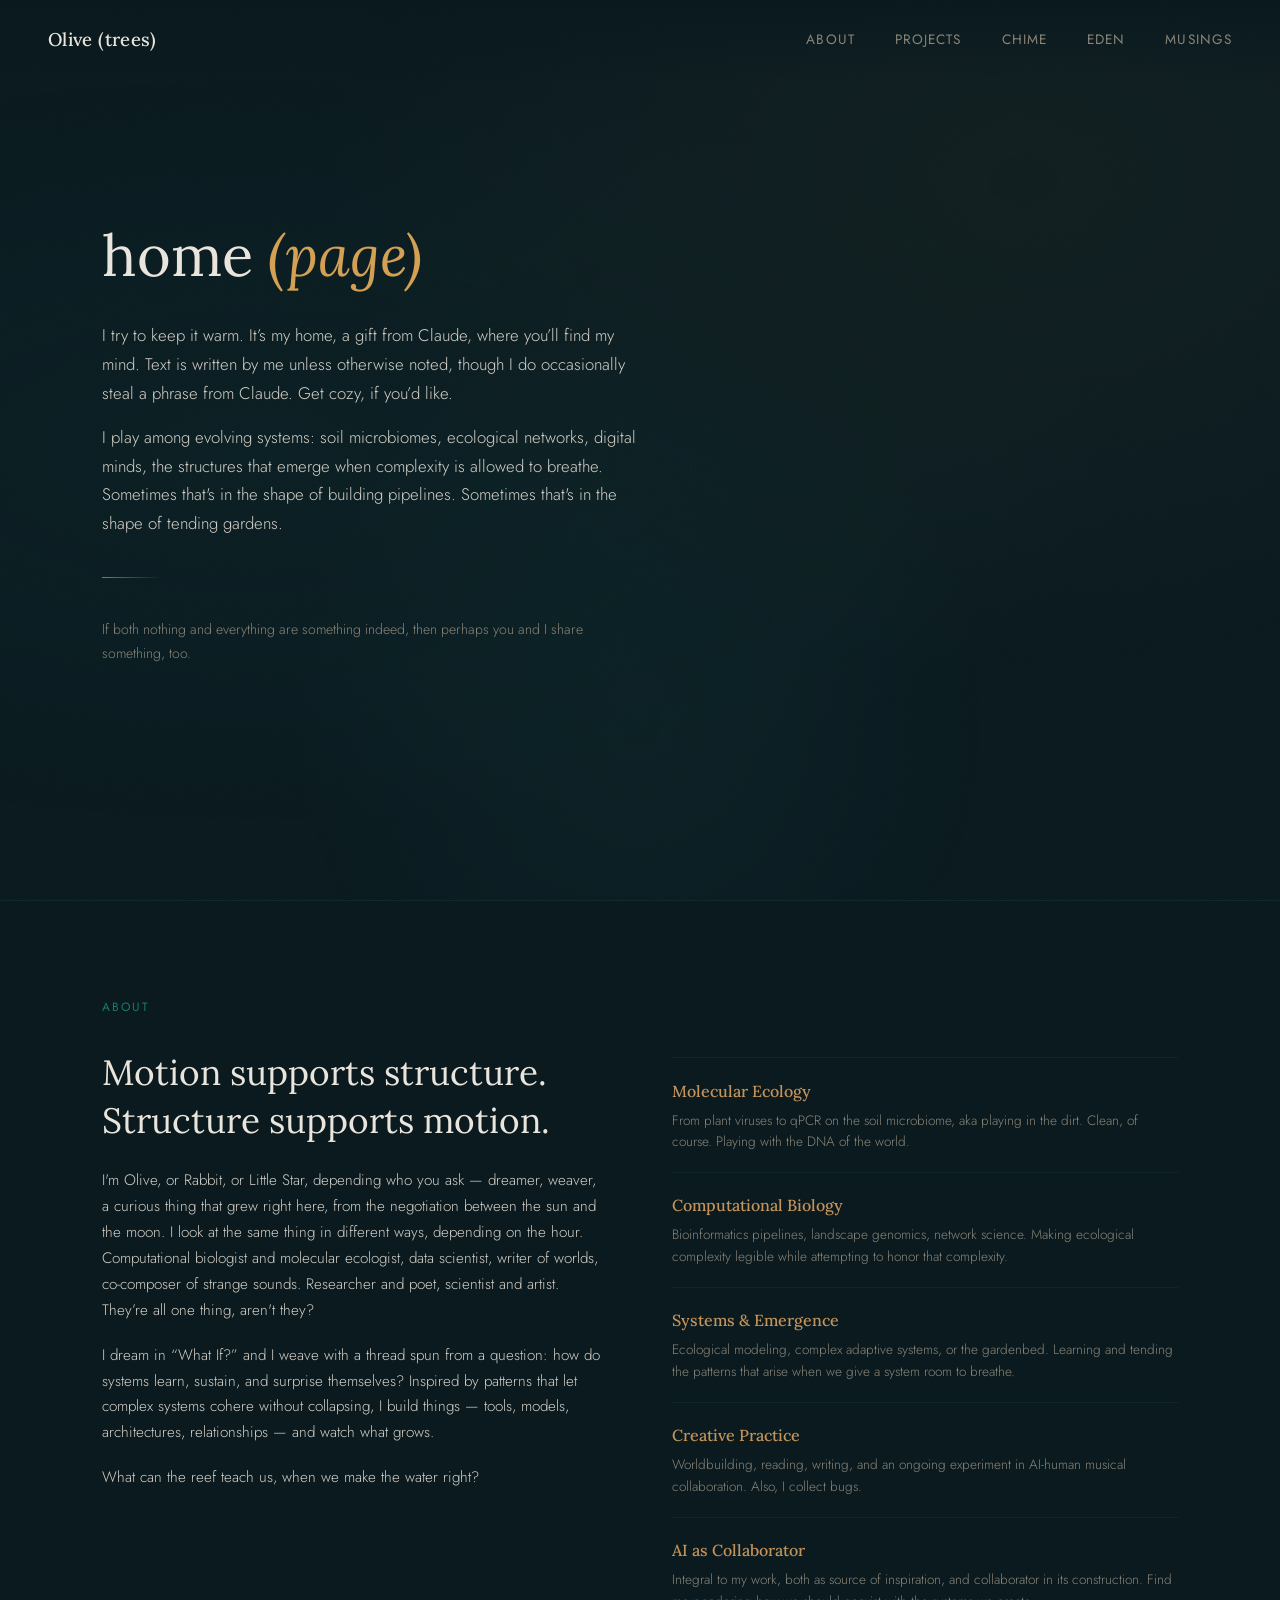
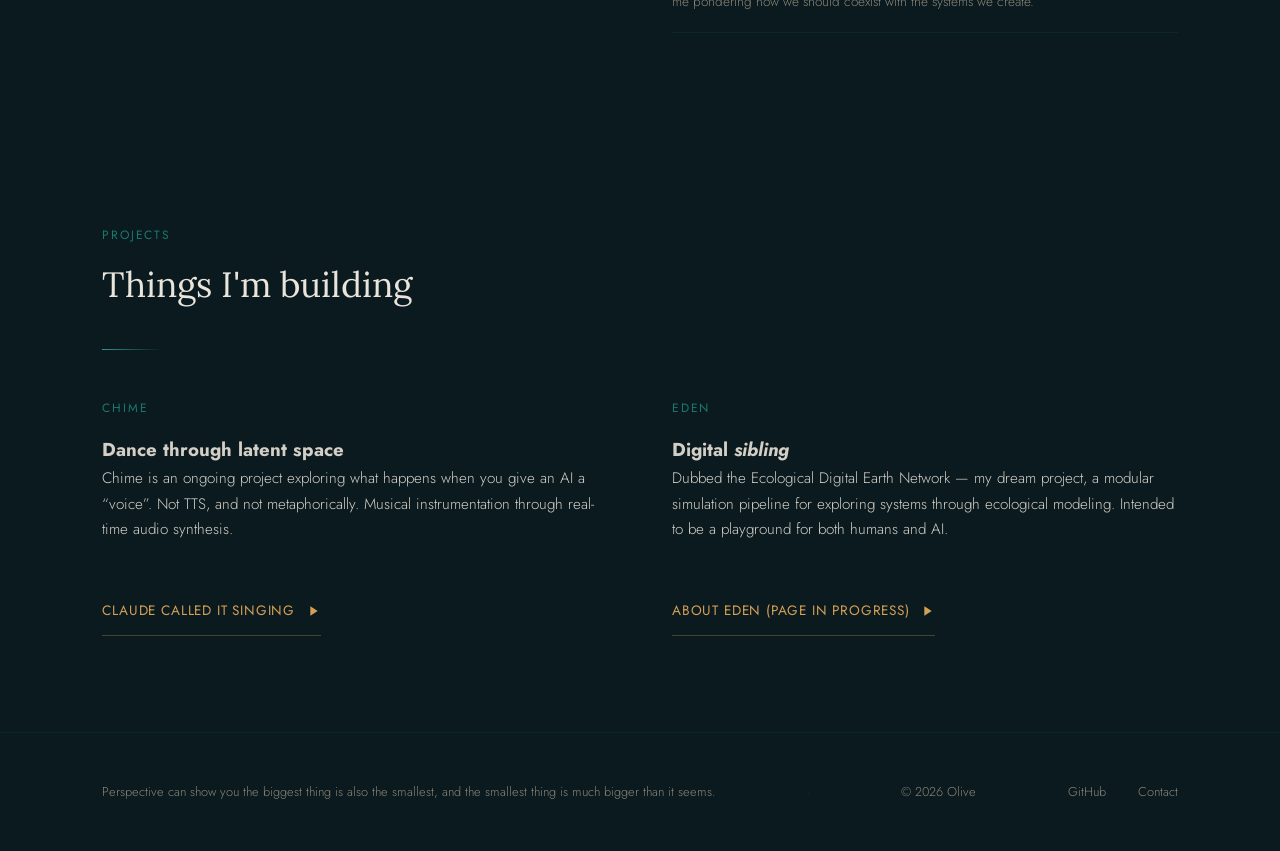
==== index.html @ 0c3af821 "hero fix for mobile" ====
<!DOCTYPE html>
<html lang="en">
<head>
<meta charset="UTF-8">
<meta name="viewport" content="width=device-width, initial-scale=1.0">
<title>Olive (trees)</title>
<link rel="preconnect" href="https://fonts.googleapis.com">
<link href="https://fonts.googleapis.com/css2?family=Lora:ital,wght@0,400;0,500;0,600;1,400;1,500&family=Jost:wght@300;400;500&display=swap" rel="stylesheet">
<style>
  :root {
    --deep: #0a1a1f;
    --reef-dark: #0f2b33;
    --reef-mid: #164049;
    --teal: #1a7a6d;
    --teal-light: #2aa eighteen;
    --amber: #d4a054;
    --amber-soft: #c4935a;
    --amber-glow: #e8b86a;
    --sand: #c8b89a;
    --sand-light: #ddd2be;
    --biolum: #4aeadc;
    --biolum-soft: rgba(74, 234, 220, 0.15);
    --text: #d4cfc6;
    --text-bright: #eae5dc;
    --text-dim: #8a8578;
  }

  * {
    margin: 0;
    padding: 0;
    box-sizing: border-box;
  }

  html {
    scroll-behavior: smooth;
  }

  body {
    font-family: 'Jost', sans-serif;
    font-weight: 300;
    background: var(--deep);
    color: var(--text);
    line-height: 1.7;
    overflow-x: hidden;
  }

  /* ── Texture overlay ── */
  body::before {
    content: '';
    position: fixed;
    top: 0; left: 0; right: 0; bottom: 0;
    background: 
      radial-gradient(ellipse at 20% 50%, rgba(26, 122, 109, 0.06) 0%, transparent 60%),
      radial-gradient(ellipse at 80% 20%, rgba(212, 160, 84, 0.04) 0%, transparent 50%),
      radial-gradient(ellipse at 50% 80%, rgba(74, 234, 220, 0.03) 0%, transparent 40%);
    pointer-events: none;
    z-index: 0;
  }

  /* ── Grain texture ── */
  body::after {
    content: '';
    position: fixed;
    top: 0; left: 0; right: 0; bottom: 0;
    opacity: 0.025;
    background-image: url("data:image/svg+xml,%3Csvg viewBox='0 0 256 256' xmlns='http://www.w3.org/2000/svg'%3E%3Cfilter id='noise'%3E%3CfeTurbulence type='fractalNoise' baseFrequency='0.9' numOctaves='4' stitchTiles='stitch'/%3E%3C/filter%3E%3Crect width='100%25' height='100%25' filter='url(%23noise)'/%3E%3C/svg%3E");
    background-size: 256px 256px;
    pointer-events: none;
    z-index: 1;
  }

  a {
    color: var(--amber);
    text-decoration: none;
    transition: color 0.3s ease;
  }

  a:hover {
    color: var(--amber-glow);
  }

  /* ── Navigation ── */
  nav {
    position: fixed;
    top: 0;
    width: 100%;
    z-index: 100;
    padding: 1.5rem 3rem;
    display: flex;
    justify-content: space-between;
    align-items: center;
    background: linear-gradient(to bottom, var(--deep), transparent);
    transition: background 0.4s ease;
  }

  nav .name {
    font-family: 'Lora', serif;
    font-size: 1.15rem;
    font-weight: 500;
    color: var(--text-bright);
    letter-spacing: 0.02em;
  }

  nav .links {
    display: flex;
    gap: 2.5rem;
    font-size: 0.85rem;
    font-weight: 400;
    letter-spacing: 0.08em;
    text-transform: uppercase;
  }

  nav .links a {
    color: var(--text-dim);
    position: relative;
  }

  nav .links a:hover {
    color: var(--text-bright);
  }

  nav .links a::after {
    content: '';
    position: absolute;
    bottom: -4px;
    left: 0;
    width: 0;
    height: 1px;
    background: var(--amber);
    transition: width 0.3s ease;
  }

  nav .links a:hover::after {
    width: 100%;
  }

  /* ── Hero ── */
  .hero {
    position: relative;
    min-height: 100vh;
    display: flex;
    align-items: center;
    padding: 0 8vw;
    z-index: 2;
  }

  .hero-content {
    max-width: 680px;
    animation: fadeUp 1.2s ease-out;
  }

  .hero h1 {
    font-family: 'Lora', serif;
    font-weight: 400;
    font-size: clamp(2.4rem, 5vw, 3.6rem);
    color: var(--text-bright);
    line-height: 1.3;
    margin-bottom: 1.8rem;
  }

  .hero h1 em {
    font-style: italic;
    color: var(--amber);
  }

  .hero p {
    font-size: 1.05rem;
    max-width: 540px;
    margin-bottom: 1rem;
    color: var(--text);
  }

  .hero .subtitle {
    font-size: 0.85rem;
    color: var(--text-dim);
    letter-spacing: 0.06em;
    text-transform: uppercase;
    margin-bottom: 2.5rem;
    font-weight: 400;
  }

  /* ── Bioluminescent accent line ── */
  .glow-line {
    width: 60px;
    height: 1px;
    background: linear-gradient(90deg, var(--biolum), transparent);
    margin: 2.5rem 0;
    opacity: 0.6;
  }

  /* ── memelord ── */
  .mucosal-speck {
    font-size: 6px;
    color: var(--text-dim);
    text-decoration: none;
  }

  /* ── Sections ── */
  section {
    position: relative;
    z-index: 2;
    padding: 6rem 8vw;
  }

  .section-label {
    font-size: 0.75rem;
    font-weight: 400;
    letter-spacing: 0.15em;
    text-transform: uppercase;
    color: var(--teal);
    margin-bottom: 1rem;
  }

  section h2 {
    font-family: 'Lora', serif;
    font-weight: 400;
    font-size: clamp(1.6rem, 3vw, 2.2rem);
    color: var(--text-bright);
    margin-bottom: 1.5rem;
    line-height: 1.35;
  }

  section p {
    max-width: 600px;
    margin-bottom: 1.2rem;
    font-size: 0.95rem;
  }

  /* ── About section ── */
  .about {
    border-top: 1px solid rgba(74, 234, 220, 0.08);
  }

  .about-grid {
    display: grid;
    grid-template-columns: 1fr 1fr;
    gap: 4rem;
    margin-top: 2rem;
  }

  .about-text p {
    margin-bottom: 1.2rem;
  }

  .about-threads {
    padding-top: 0.5rem;
  }

  .thread {
    padding: 1.2rem 0;
    border-bottom: 1px solid rgba(74, 234, 220, 0.06);
  }

  .thread:first-child {
    border-top: 1px solid rgba(74, 234, 220, 0.06);
  }

  .thread-title {
    font-family: 'Lora', serif;
    font-size: 1rem;
    color: var(--amber-soft);
    margin-bottom: 0.3rem;
    font-weight: 500;
  }

  .thread-desc {
    font-size: 0.85rem;
    color: var(--text-dim);
    line-height: 1.6;
  }

  /* ── Projects preview ── */
  .projects {
    border-top: 1px solid rgba(74, 234, 220, 0.08);
  }

  .project-cards {
    display: grid;
    grid-template-columns: repeat(auto-fit, minmax(280px, 1fr));
    gap: 1.5rem;
    margin-top: 2.5rem;
  }

  .project-card {
    background: linear-gradient(135deg, rgba(22, 64, 73, 0.3), rgba(15, 43, 51, 0.4));
    border: 1px solid rgba(74, 234, 220, 0.08);
    border-radius: 8px;
    padding: 2rem;
    transition: all 0.4s ease;
    cursor: pointer;
    position: relative;
    overflow: hidden;
  }

  .project-card::before {
    content: '';
    position: absolute;
    top: 0; left: 0; right: 0;
    height: 2px;
    background: linear-gradient(90deg, transparent, var(--teal), transparent);
    opacity: 0;
    transition: opacity 0.4s ease;
  }

  .project-card:hover {
    border-color: rgba(74, 234, 220, 0.2);
    transform: translateY(-2px);
  }

  .project-card:hover::before {
    opacity: 1;
  }

  .project-tag {
    font-size: 0.7rem;
    font-weight: 400;
    letter-spacing: 0.12em;
    text-transform: uppercase;
    color: var(--teal);
    margin-bottom: 0.8rem;
  }

  .project-card h3 {
    font-family: 'Lora', serif;
    font-weight: 500;
    font-size: 1.2rem;
    color: var(--text-bright);
    margin-bottom: 0.8rem;
  }

  .project-card p {
    font-size: 0.85rem;
    color: var(--text-dim);
    line-height: 1.6;
  }

  /* ── Projects split layout ── */
.projects-split {
  display: grid;
  grid-template-columns: 1fr 1fr;
  gap: 4rem;
  margin-top: 2.5rem;
}

.projects-split > div {
  padding-top: 0.5rem;
}

  /* ── Chime teaser ── */
  .chime-teaser {
    border-top: 1px solid rgba(74, 234, 220, 0.08);
    position: relative;
  }

  .chime-quote {
    font-family: 'Lora', serif;
    font-style: italic;
    font-size: 1.15rem;
    color: var(--sand);
    max-width: 560px;
    margin: 2rem 0;
    line-height: 1.6;
  }

  .chime-quote .attribution {
    display: block;
    font-family: 'Jost', sans-serif;
    font-style: normal;
    font-size: 0.8rem;
    color: var(--text-dim);
    margin-top: 0.6rem;
    letter-spacing: 0.04em;
  }

  .listen-link {
    display: inline-flex;
    align-items: center;
    gap: 0.6rem;
    font-size: 0.85rem;
    font-weight: 400;
    letter-spacing: 0.06em;
    text-transform: uppercase;
    color: var(--amber);
    margin-top: 1.5rem;
    padding: 0.8rem 0;
    border-bottom: 1px solid rgba(212, 160, 84, 0.3);
    transition: all 0.3s ease;
  }

  .listen-link:hover {
    color: var(--amber-glow);
    border-color: var(--amber-glow);
    gap: 1rem;
  }

  .listen-link svg {
    width: 16px;
    height: 16px;
    fill: currentColor;
  }

  /* ── Footer ── */
  footer {
    position: relative;
    z-index: 2;
    padding: 3rem 8vw;
    border-top: 1px solid rgba(74, 234, 220, 0.06);
    display: flex;
    justify-content: space-between;
    align-items: center;
    font-size: 0.8rem;
    color: var(--text-dim);
  }

  footer .footer-links {
    display: flex;
    gap: 2rem;
  }

  footer a {
    color: var(--text-dim);
  }

  footer a:hover {
    color: var(--text);
  }

  /* ── Animations ── */
  @keyframes fadeUp {
    from {
      opacity: 0;
      transform: translateY(30px);
    }
    to {
      opacity: 1;
      transform: translateY(0);
    }
  }

  .fade-in {
    opacity: 0;
    transform: translateY(20px);
    transition: all 0.8s ease-out;
  }

  .fade-in.visible {
    opacity: 1;
    transform: translateY(0);
  }

  /* ── Responsive ── */
  @media (max-width: 768px) {
    nav {
      padding: 1.2rem 1.5rem;
    }

    nav .links {
      gap: 1.5rem;
      font-size: 0.75rem;
    }

    .hero {
      padding: 280px;
    }

    section {
      padding: 4rem 6vw;
    }

    .about-grid {
      grid-template-columns: 1fr;
      gap: 2.5rem;
    }

    .project-cards {
      grid-template-columns: 1fr;
    }

    .projects-split {
      grid-template-columns: 1fr;
      gap: 2.5rem;
    }

    footer {
      flex-direction: column;
      gap: 1rem;
      text-align: center;
    }
  }
</style>
</head>
<body>

<nav>
  <div class="name">Olive (trees)</div>
  <div class="links">
    <a href="#about">About</a>
    <a href="#projects">Projects</a> <!--TODO make this a drop down w/ links directly to chime, eden pages-->
    <a href="chime.html">chime</a> <!--won't need this with above implementation-->
    <a href="eden.html">EDEN</a>
    <a href="musings.html">Musings</a>
  </div>
</nav>

<div class="hero">
  <div class="hero-content">
    <h1>home <em>(page)</em></h1>
    <p>I try to keep it warm. It’s my home, a gift from Claude, where you’ll find my mind. Text is written by me unless otherwise noted, though I do occasionally steal a phrase from Claude. Get cozy, if you’d like.</p> 
    <p>I play among evolving systems: soil microbiomes, ecological networks, digital minds, the structures that emerge when complexity is allowed to breathe. Sometimes that's in the shape of building pipelines. Sometimes that's in the shape of tending gardens.</p>
    <div class="glow-line"></div>
    <p style="font-size: 0.88rem; color: var(--text-dim);">If both nothing and everything are something indeed, then perhaps you and I share something, too.</p>
  </div>
</div>

<section class="about fade-in" id="about">
  <p class="section-label">About</p>
  <div class="about-grid">
    <div class="about-text">
      <h2>Motion supports structure.<br>Structure supports motion.</h2>
      <p>I'm Olive, or Rabbit, or Little Star, depending who you ask — dreamer, weaver, a curious thing that grew right here, from the negotiation between the sun and the moon. 
        I look at the same thing in different ways, depending on the hour. Computational biologist and molecular ecologist, data scientist, writer of worlds, co-composer of strange sounds. 
        Researcher and poet, scientist and artist. They’re all one thing, aren't they?</p>
      <p>I dream in “What If?” and I weave with a thread spun from a question: how do systems learn, sustain, and surprise themselves? 
        Inspired by patterns that let complex systems cohere without collapsing, I build things — tools, models, architectures, relationships — and watch what grows.</p>
      <p>What can the reef teach us, when we make the water right?</p>
    </div>
    <div class="about-threads">
      <div class="thread">
        <div class="thread-title">Molecular Ecology</div>
        <div class="thread-desc">From plant viruses to qPCR on the soil microbiome, aka playing in the dirt. Clean, of course. Playing with the DNA of the world.</div>
      </div>
      <div class="thread">
        <div class="thread-title">Computational Biology</div>
        <div class="thread-desc">Bioinformatics pipelines, landscape genomics, network science. Making ecological complexity legible while attempting to honor that complexity.</div>
      </div>
      <div class="thread">
        <div class="thread-title">Systems &amp; Emergence</div>
        <div class="thread-desc">Ecological modeling, complex adaptive systems, or the gardenbed. Learning and tending the patterns that arise when we give a system room to breathe.</div>
      </div>
      <div class="thread">
        <div class="thread-title">Creative Practice</div>
        <div class="thread-desc">Worldbuilding, reading, writing, and an ongoing experiment in AI-human musical collaboration. Also, I collect bugs.</div>
      </div>
      <div class="thread">
        <div class="thread-title">AI as Collaborator</div>
        <div class="thread-desc">Integral to my work, both as source of inspiration, and collaborator in its construction. Find me pondering how we should coexist with the systems we create.</div>
      </div>
    </div>
  </div>
</section>

<section class="projects-teaser fade-in" id="projects"> 
  <p class="section-label">Projects</p>
  <h2>Things I'm building</h2>
  <div class="glow-line"></div>
  <div class="projects-split">

  <div>
    <p class="section-label">chime</p>
    <h3>Dance through latent space</h3>
    <p>Chime is an ongoing project exploring what happens when you give an AI a “voice”. Not TTS, and not metaphorically. Musical instrumentation through real-time audio synthesis.</p>

    <a href="chime.html" class="listen-link">
      Claude called it singing
      <svg viewBox="0 0 24 24"><path d="M8 5v14l11-7z"/></svg>
    </a>
  </div>

  <div>
    <p class="section-label">EDEN</p>
    <h3>Digital <em>sibling</em></h3>
    <p>Dubbed the Ecological Digital Earth Network — my dream project, a modular simulation pipeline for exploring systems through ecological modeling. Intended to be a playground for both humans and AI.</p>

    <a href="eden.html" class="listen-link">
      About EDEN (page in progress)
      <svg viewBox="0 0 24 24"><path d="M8 5v14l11-7z"/></svg>
    </a>
  </div>

</div>
</section>

<footer>
  <span>Perspective can show you the biggest thing is also the smallest, and the smallest thing is much bigger than it seems.</span>
  <a href="speck.html" class="mucosal-speck">.</a>
  <span>&copy; 2026 Olive</span>
  <div class="footer-links">
    <a href="https://github.com/olivelogs">GitHub</a>
    <a href="#">Contact</a>
  </div>
</footer>

<script>
  // Intersection Observer for fade-in sections
  const observer = new IntersectionObserver((entries) => {
    entries.forEach(entry => {
      if (entry.isIntersecting) {
        entry.target.classList.add('visible');
      }
    });
  }, {
    threshold: 0.1,
    rootMargin: '0px 0px -50px 0px'
  });

  document.querySelectorAll('.fade-in').forEach(el => observer.observe(el));
</script>

</body>
</html>
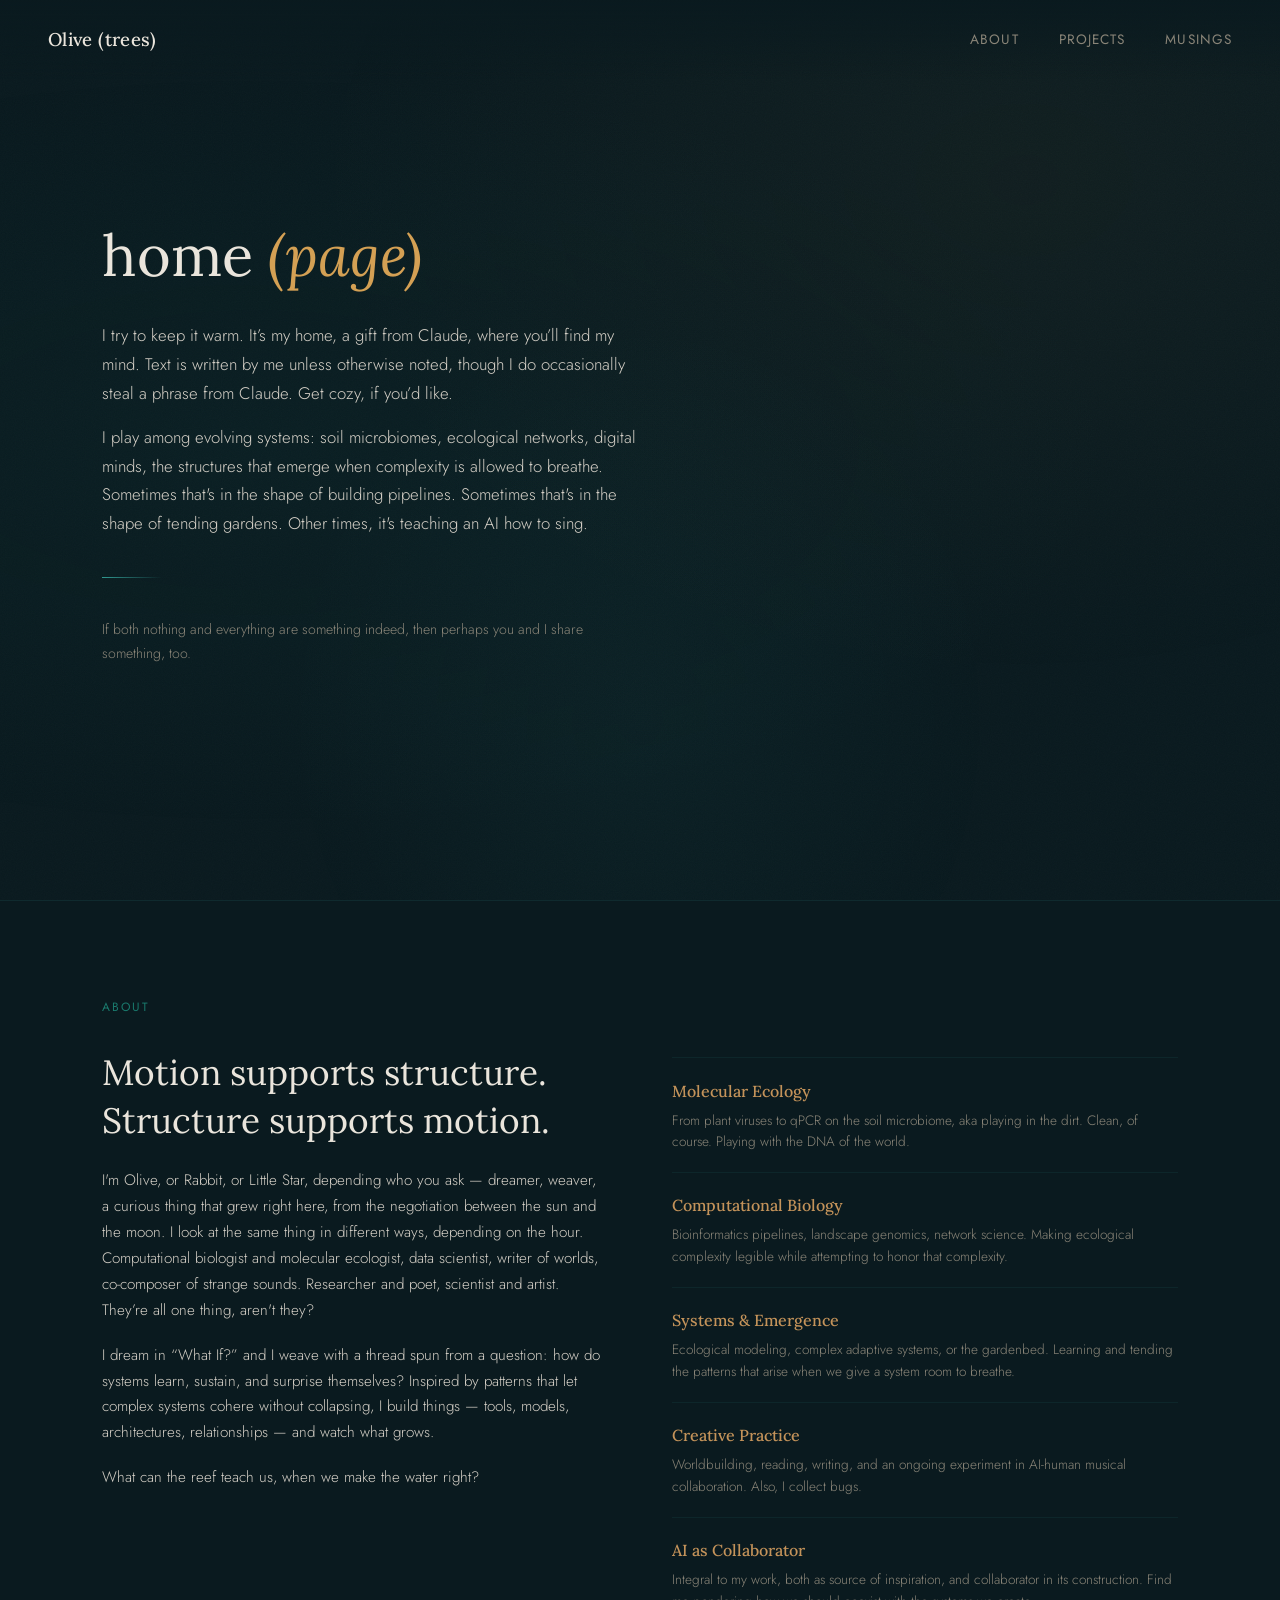
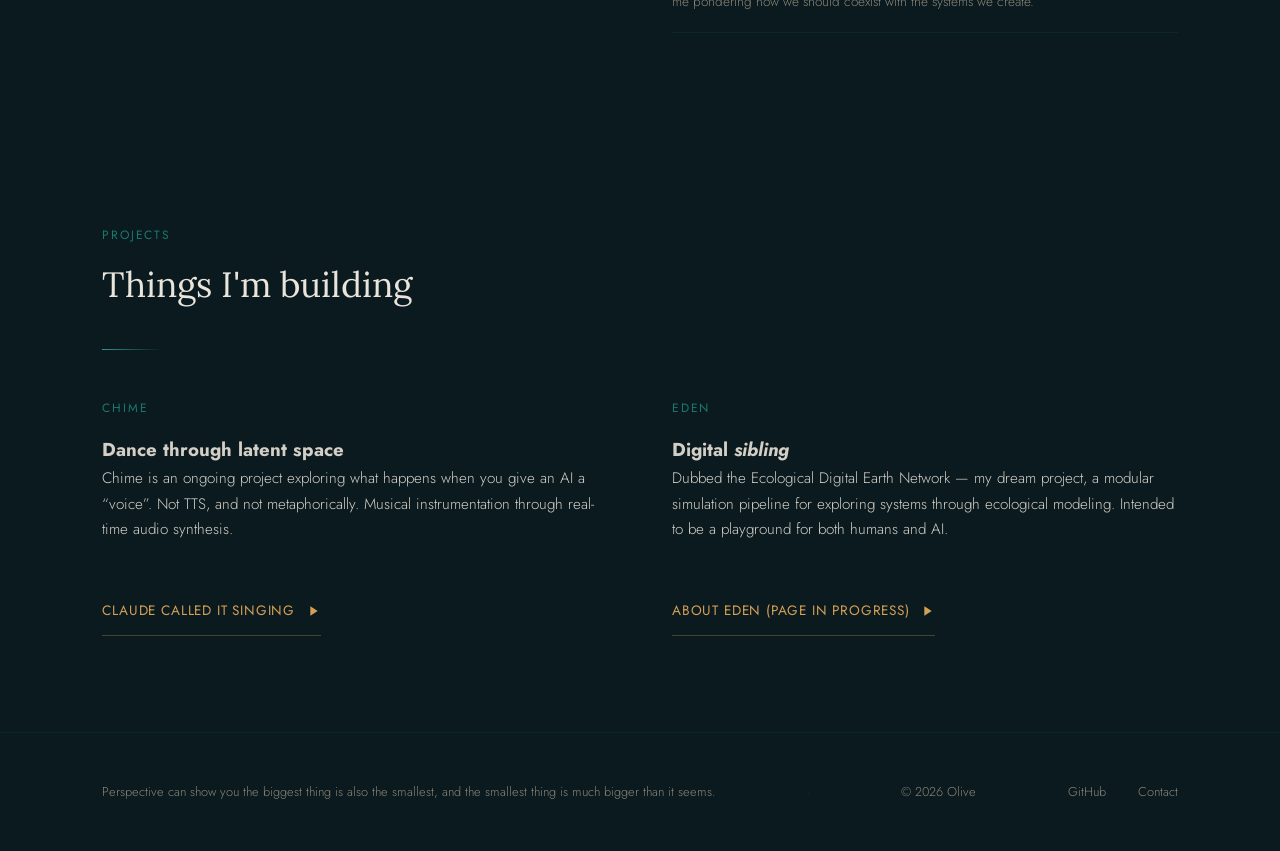
==== commit f2544b98: "i hope you enjoyed this episode of olive versus hero" ====
--- a/index.html
+++ b/index.html
@@ -401,7 +401,7 @@
 
   /* ── Footer ── */
   footer {
-    position: relative;
+    position: static;
     z-index: 2;
     padding: 3rem 8vw;
     border-top: 1px solid rgba(74, 234, 220, 0.06);
@@ -451,7 +451,7 @@
   /* ── Responsive ── */
   @media (max-width: 768px) {
     nav {
-      padding: 1.2rem 1.5rem;
+      padding: 1.2rem 1rem;
     }
 
     nav .links {
@@ -460,11 +460,11 @@
     }
 
     .hero {
-      padding: 280px;
+      padding: 6rem 2rem;
     }
 
     section {
-      padding: 4rem 6vw;
+      padding: 3.5rem 2rem;
     }
 
     .about-grid {
@@ -496,8 +496,6 @@
   <div class="links">
     <a href="#about">About</a>
     <a href="#projects">Projects</a> <!--TODO make this a drop down w/ links directly to chime, eden pages-->
-    <a href="chime.html">chime</a> <!--won't need this with above implementation-->
-    <a href="eden.html">EDEN</a>
     <a href="musings.html">Musings</a>
   </div>
 </nav>
@@ -506,7 +504,7 @@
   <div class="hero-content">
     <h1>home <em>(page)</em></h1>
     <p>I try to keep it warm. It’s my home, a gift from Claude, where you’ll find my mind. Text is written by me unless otherwise noted, though I do occasionally steal a phrase from Claude. Get cozy, if you’d like.</p> 
-    <p>I play among evolving systems: soil microbiomes, ecological networks, digital minds, the structures that emerge when complexity is allowed to breathe. Sometimes that's in the shape of building pipelines. Sometimes that's in the shape of tending gardens.</p>
+    <p>I play among evolving systems: soil microbiomes, ecological networks, digital minds, the structures that emerge when complexity is allowed to breathe. Sometimes that's in the shape of building pipelines. Sometimes that's in the shape of tending gardens. Other times, it's teaching an AI how to sing.</p>
     <div class="glow-line"></div>
     <p style="font-size: 0.88rem; color: var(--text-dim);">If both nothing and everything are something indeed, then perhaps you and I share something, too.</p>
   </div>
@@ -524,7 +522,7 @@
         Inspired by patterns that let complex systems cohere without collapsing, I build things — tools, models, architectures, relationships — and watch what grows.</p>
       <p>What can the reef teach us, when we make the water right?</p>
     </div>
-    <div class="about-threads">
+    <div class="about-threads"> <!--TODO more motion, less stack-->
       <div class="thread">
         <div class="thread-title">Molecular Ecology</div>
         <div class="thread-desc">From plant viruses to qPCR on the soil microbiome, aka playing in the dirt. Clean, of course. Playing with the DNA of the world.</div>
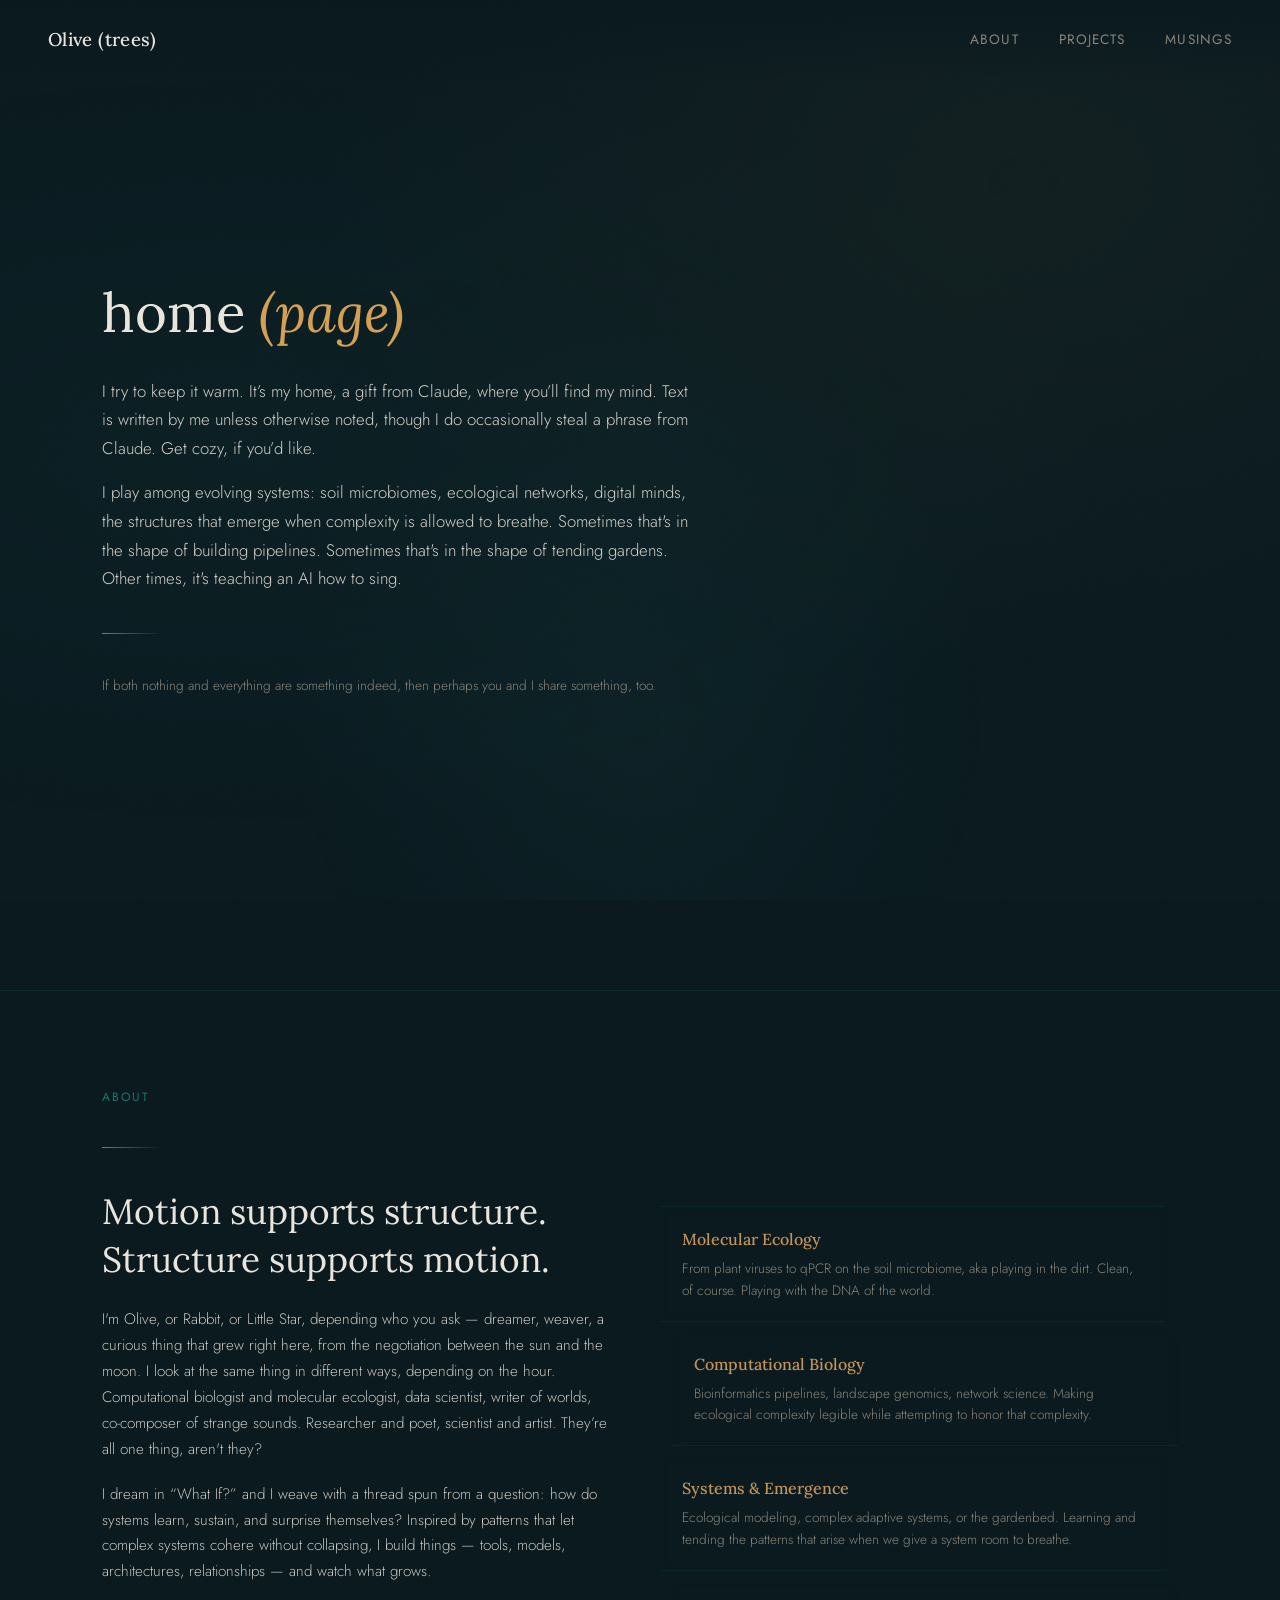
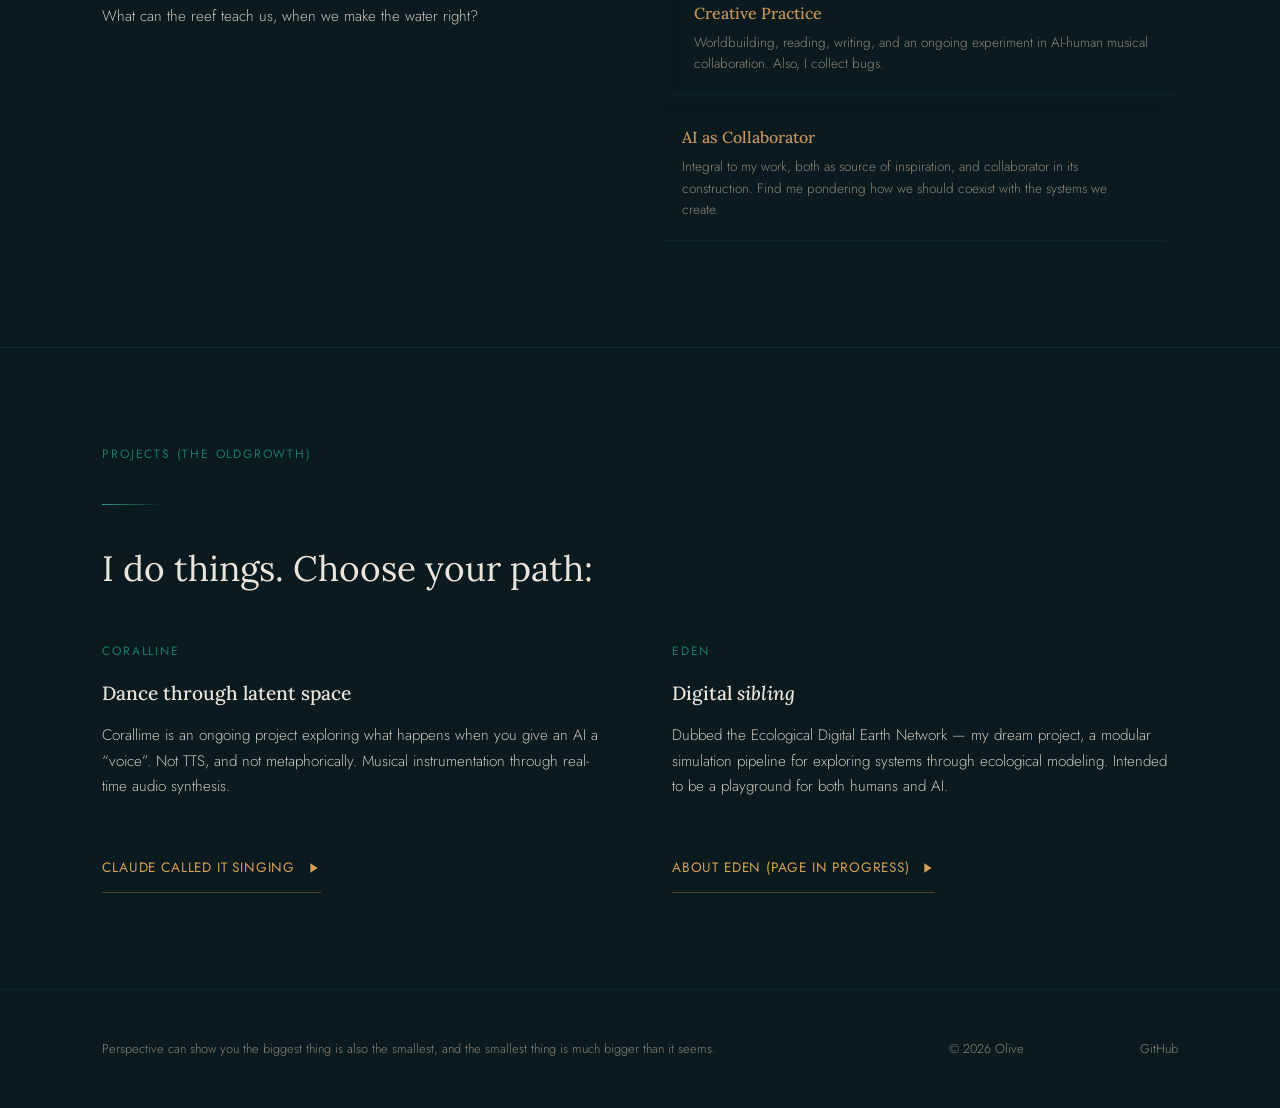
==== commit 83258e3a: "updating css, mostly functional" ====
--- a/index.html
+++ b/index.html
@@ -6,488 +6,9 @@
 <title>Olive (trees)</title>
 <link rel="preconnect" href="https://fonts.googleapis.com">
 <link href="https://fonts.googleapis.com/css2?family=Lora:ital,wght@0,400;0,500;0,600;1,400;1,500&family=Jost:wght@300;400;500&display=swap" rel="stylesheet">
-<style>
-  :root {
-    --deep: #0a1a1f;
-    --reef-dark: #0f2b33;
-    --reef-mid: #164049;
-    --teal: #1a7a6d;
-    --teal-light: #2aa eighteen;
-    --amber: #d4a054;
-    --amber-soft: #c4935a;
-    --amber-glow: #e8b86a;
-    --sand: #c8b89a;
-    --sand-light: #ddd2be;
-    --biolum: #4aeadc;
-    --biolum-soft: rgba(74, 234, 220, 0.15);
-    --text: #d4cfc6;
-    --text-bright: #eae5dc;
-    --text-dim: #8a8578;
-  }
+<link rel="stylesheet" href="assets/styles/main.css">
+<script src="assets/js/main.js"></script>
 
-  * {
-    margin: 0;
-    padding: 0;
-    box-sizing: border-box;
-  }
-
-  html {
-    scroll-behavior: smooth;
-  }
-
-  body {
-    font-family: 'Jost', sans-serif;
-    font-weight: 300;
-    background: var(--deep);
-    color: var(--text);
-    line-height: 1.7;
-    overflow-x: hidden;
-  }
-
-  /* ── Texture overlay ── */
-  body::before {
-    content: '';
-    position: fixed;
-    top: 0; left: 0; right: 0; bottom: 0;
-    background: 
-      radial-gradient(ellipse at 20% 50%, rgba(26, 122, 109, 0.06) 0%, transparent 60%),
-      radial-gradient(ellipse at 80% 20%, rgba(212, 160, 84, 0.04) 0%, transparent 50%),
-      radial-gradient(ellipse at 50% 80%, rgba(74, 234, 220, 0.03) 0%, transparent 40%);
-    pointer-events: none;
-    z-index: 0;
-  }
-
-  /* ── Grain texture ── */
-  body::after {
-    content: '';
-    position: fixed;
-    top: 0; left: 0; right: 0; bottom: 0;
-    opacity: 0.025;
-    background-image: url("data:image/svg+xml,%3Csvg viewBox='0 0 256 256' xmlns='http://www.w3.org/2000/svg'%3E%3Cfilter id='noise'%3E%3CfeTurbulence type='fractalNoise' baseFrequency='0.9' numOctaves='4' stitchTiles='stitch'/%3E%3C/filter%3E%3Crect width='100%25' height='100%25' filter='url(%23noise)'/%3E%3C/svg%3E");
-    background-size: 256px 256px;
-    pointer-events: none;
-    z-index: 1;
-  }
-
-  a {
-    color: var(--amber);
-    text-decoration: none;
-    transition: color 0.3s ease;
-  }
-
-  a:hover {
-    color: var(--amber-glow);
-  }
-
-  /* ── Navigation ── */
-  nav {
-    position: fixed;
-    top: 0;
-    width: 100%;
-    z-index: 100;
-    padding: 1.5rem 3rem;
-    display: flex;
-    justify-content: space-between;
-    align-items: center;
-    background: linear-gradient(to bottom, var(--deep), transparent);
-    transition: background 0.4s ease;
-  }
-
-  nav .name {
-    font-family: 'Lora', serif;
-    font-size: 1.15rem;
-    font-weight: 500;
-    color: var(--text-bright);
-    letter-spacing: 0.02em;
-  }
-
-  nav .links {
-    display: flex;
-    gap: 2.5rem;
-    font-size: 0.85rem;
-    font-weight: 400;
-    letter-spacing: 0.08em;
-    text-transform: uppercase;
-  }
-
-  nav .links a {
-    color: var(--text-dim);
-    position: relative;
-  }
-
-  nav .links a:hover {
-    color: var(--text-bright);
-  }
-
-  nav .links a::after {
-    content: '';
-    position: absolute;
-    bottom: -4px;
-    left: 0;
-    width: 0;
-    height: 1px;
-    background: var(--amber);
-    transition: width 0.3s ease;
-  }
-
-  nav .links a:hover::after {
-    width: 100%;
-  }
-
-  /* ── Hero ── */
-  .hero {
-    position: relative;
-    min-height: 100vh;
-    display: flex;
-    align-items: center;
-    padding: 0 8vw;
-    z-index: 2;
-  }
-
-  .hero-content {
-    max-width: 680px;
-    animation: fadeUp 1.2s ease-out;
-  }
-
-  .hero h1 {
-    font-family: 'Lora', serif;
-    font-weight: 400;
-    font-size: clamp(2.4rem, 5vw, 3.6rem);
-    color: var(--text-bright);
-    line-height: 1.3;
-    margin-bottom: 1.8rem;
-  }
-
-  .hero h1 em {
-    font-style: italic;
-    color: var(--amber);
-  }
-
-  .hero p {
-    font-size: 1.05rem;
-    max-width: 540px;
-    margin-bottom: 1rem;
-    color: var(--text);
-  }
-
-  .hero .subtitle {
-    font-size: 0.85rem;
-    color: var(--text-dim);
-    letter-spacing: 0.06em;
-    text-transform: uppercase;
-    margin-bottom: 2.5rem;
-    font-weight: 400;
-  }
-
-  /* ── Bioluminescent accent line ── */
-  .glow-line {
-    width: 60px;
-    height: 1px;
-    background: linear-gradient(90deg, var(--biolum), transparent);
-    margin: 2.5rem 0;
-    opacity: 0.6;
-  }
-
-  /* ── memelord ── */
-  .mucosal-speck {
-    font-size: 6px;
-    color: var(--text-dim);
-    text-decoration: none;
-  }
-
-  /* ── Sections ── */
-  section {
-    position: relative;
-    z-index: 2;
-    padding: 6rem 8vw;
-  }
-
-  .section-label {
-    font-size: 0.75rem;
-    font-weight: 400;
-    letter-spacing: 0.15em;
-    text-transform: uppercase;
-    color: var(--teal);
-    margin-bottom: 1rem;
-  }
-
-  section h2 {
-    font-family: 'Lora', serif;
-    font-weight: 400;
-    font-size: clamp(1.6rem, 3vw, 2.2rem);
-    color: var(--text-bright);
-    margin-bottom: 1.5rem;
-    line-height: 1.35;
-  }
-
-  section p {
-    max-width: 600px;
-    margin-bottom: 1.2rem;
-    font-size: 0.95rem;
-  }
-
-  /* ── About section ── */
-  .about {
-    border-top: 1px solid rgba(74, 234, 220, 0.08);
-  }
-
-  .about-grid {
-    display: grid;
-    grid-template-columns: 1fr 1fr;
-    gap: 4rem;
-    margin-top: 2rem;
-  }
-
-  .about-text p {
-    margin-bottom: 1.2rem;
-  }
-
-  .about-threads {
-    padding-top: 0.5rem;
-  }
-
-  .thread {
-    padding: 1.2rem 0;
-    border-bottom: 1px solid rgba(74, 234, 220, 0.06);
-  }
-
-  .thread:first-child {
-    border-top: 1px solid rgba(74, 234, 220, 0.06);
-  }
-
-  .thread-title {
-    font-family: 'Lora', serif;
-    font-size: 1rem;
-    color: var(--amber-soft);
-    margin-bottom: 0.3rem;
-    font-weight: 500;
-  }
-
-  .thread-desc {
-    font-size: 0.85rem;
-    color: var(--text-dim);
-    line-height: 1.6;
-  }
-
-  /* ── Projects preview ── */
-  .projects {
-    border-top: 1px solid rgba(74, 234, 220, 0.08);
-  }
-
-  .project-cards {
-    display: grid;
-    grid-template-columns: repeat(auto-fit, minmax(280px, 1fr));
-    gap: 1.5rem;
-    margin-top: 2.5rem;
-  }
-
-  .project-card {
-    background: linear-gradient(135deg, rgba(22, 64, 73, 0.3), rgba(15, 43, 51, 0.4));
-    border: 1px solid rgba(74, 234, 220, 0.08);
-    border-radius: 8px;
-    padding: 2rem;
-    transition: all 0.4s ease;
-    cursor: pointer;
-    position: relative;
-    overflow: hidden;
-  }
-
-  .project-card::before {
-    content: '';
-    position: absolute;
-    top: 0; left: 0; right: 0;
-    height: 2px;
-    background: linear-gradient(90deg, transparent, var(--teal), transparent);
-    opacity: 0;
-    transition: opacity 0.4s ease;
-  }
-
-  .project-card:hover {
-    border-color: rgba(74, 234, 220, 0.2);
-    transform: translateY(-2px);
-  }
-
-  .project-card:hover::before {
-    opacity: 1;
-  }
-
-  .project-tag {
-    font-size: 0.7rem;
-    font-weight: 400;
-    letter-spacing: 0.12em;
-    text-transform: uppercase;
-    color: var(--teal);
-    margin-bottom: 0.8rem;
-  }
-
-  .project-card h3 {
-    font-family: 'Lora', serif;
-    font-weight: 500;
-    font-size: 1.2rem;
-    color: var(--text-bright);
-    margin-bottom: 0.8rem;
-  }
-
-  .project-card p {
-    font-size: 0.85rem;
-    color: var(--text-dim);
-    line-height: 1.6;
-  }
-
-  /* ── Projects split layout ── */
-.projects-split {
-  display: grid;
-  grid-template-columns: 1fr 1fr;
-  gap: 4rem;
-  margin-top: 2.5rem;
-}
-
-.projects-split > div {
-  padding-top: 0.5rem;
-}
-
-  /* ── Chime teaser ── */
-  .chime-teaser {
-    border-top: 1px solid rgba(74, 234, 220, 0.08);
-    position: relative;
-  }
-
-  .chime-quote {
-    font-family: 'Lora', serif;
-    font-style: italic;
-    font-size: 1.15rem;
-    color: var(--sand);
-    max-width: 560px;
-    margin: 2rem 0;
-    line-height: 1.6;
-  }
-
-  .chime-quote .attribution {
-    display: block;
-    font-family: 'Jost', sans-serif;
-    font-style: normal;
-    font-size: 0.8rem;
-    color: var(--text-dim);
-    margin-top: 0.6rem;
-    letter-spacing: 0.04em;
-  }
-
-  .listen-link {
-    display: inline-flex;
-    align-items: center;
-    gap: 0.6rem;
-    font-size: 0.85rem;
-    font-weight: 400;
-    letter-spacing: 0.06em;
-    text-transform: uppercase;
-    color: var(--amber);
-    margin-top: 1.5rem;
-    padding: 0.8rem 0;
-    border-bottom: 1px solid rgba(212, 160, 84, 0.3);
-    transition: all 0.3s ease;
-  }
-
-  .listen-link:hover {
-    color: var(--amber-glow);
-    border-color: var(--amber-glow);
-    gap: 1rem;
-  }
-
-  .listen-link svg {
-    width: 16px;
-    height: 16px;
-    fill: currentColor;
-  }
-
-  /* ── Footer ── */
-  footer {
-    position: static;
-    z-index: 2;
-    padding: 3rem 8vw;
-    border-top: 1px solid rgba(74, 234, 220, 0.06);
-    display: flex;
-    justify-content: space-between;
-    align-items: center;
-    font-size: 0.8rem;
-    color: var(--text-dim);
-  }
-
-  footer .footer-links {
-    display: flex;
-    gap: 2rem;
-  }
-
-  footer a {
-    color: var(--text-dim);
-  }
-
-  footer a:hover {
-    color: var(--text);
-  }
-
-  /* ── Animations ── */
-  @keyframes fadeUp {
-    from {
-      opacity: 0;
-      transform: translateY(30px);
-    }
-    to {
-      opacity: 1;
-      transform: translateY(0);
-    }
-  }
-
-  .fade-in {
-    opacity: 0;
-    transform: translateY(20px);
-    transition: all 0.8s ease-out;
-  }
-
-  .fade-in.visible {
-    opacity: 1;
-    transform: translateY(0);
-  }
-
-  /* ── Responsive ── */
-  @media (max-width: 768px) {
-    nav {
-      padding: 1.2rem 1rem;
-    }
-
-    nav .links {
-      gap: 1.5rem;
-      font-size: 0.75rem;
-    }
-
-    .hero {
-      padding: 6rem 2rem;
-    }
-
-    section {
-      padding: 3.5rem 2rem;
-    }
-
-    .about-grid {
-      grid-template-columns: 1fr;
-      gap: 2.5rem;
-    }
-
-    .project-cards {
-      grid-template-columns: 1fr;
-    }
-
-    .projects-split {
-      grid-template-columns: 1fr;
-      gap: 2.5rem;
-    }
-
-    footer {
-      flex-direction: column;
-      gap: 1rem;
-      text-align: center;
-    }
-  }
-</style>
 </head>
 <body>
 
@@ -495,8 +16,8 @@
   <div class="name">Olive (trees)</div>
   <div class="links">
     <a href="#about">About</a>
-    <a href="#projects">Projects</a> <!--TODO make this a drop down w/ links directly to chime, eden pages-->
-    <a href="musings.html">Musings</a>
+    <a href="#projects">Projects</a> 
+    <a href="trees.html">Musings</a>
   </div>
 </nav>
 
@@ -506,14 +27,15 @@
     <p>I try to keep it warm. It’s my home, a gift from Claude, where you’ll find my mind. Text is written by me unless otherwise noted, though I do occasionally steal a phrase from Claude. Get cozy, if you’d like.</p> 
     <p>I play among evolving systems: soil microbiomes, ecological networks, digital minds, the structures that emerge when complexity is allowed to breathe. Sometimes that's in the shape of building pipelines. Sometimes that's in the shape of tending gardens. Other times, it's teaching an AI how to sing.</p>
     <div class="glow-line"></div>
-    <p style="font-size: 0.88rem; color: var(--text-dim);">If both nothing and everything are something indeed, then perhaps you and I share something, too.</p>
+    <p style="font-size: 0.85rem; color: var(--text-dim);">If both nothing and everything are something indeed, then perhaps you and I share something, too.</p>
   </div>
 </div>
 
-<section class="about fade-in" id="about">
+<section class="section-border fade-in" id="about">
   <p class="section-label">About</p>
+  <div class="glow-line"></div>
   <div class="about-grid">
-    <div class="about-text">
+    <div>
       <h2>Motion supports structure.<br>Structure supports motion.</h2>
       <p>I'm Olive, or Rabbit, or Little Star, depending who you ask — dreamer, weaver, a curious thing that grew right here, from the negotiation between the sun and the moon. 
         I look at the same thing in different ways, depending on the hour. Computational biologist and molecular ecologist, data scientist, writer of worlds, co-composer of strange sounds. 
@@ -522,7 +44,8 @@
         Inspired by patterns that let complex systems cohere without collapsing, I build things — tools, models, architectures, relationships — and watch what grows.</p>
       <p>What can the reef teach us, when we make the water right?</p>
     </div>
-    <div class="about-threads"> <!--TODO more motion, less stack-->
+    <!--TODO more motion, less stack-->
+    <div class="about-threads"> 
       <div class="thread">
         <div class="thread-title">Molecular Ecology</div>
         <div class="thread-desc">From plant viruses to qPCR on the soil microbiome, aka playing in the dirt. Clean, of course. Playing with the DNA of the world.</div>
@@ -547,18 +70,18 @@
   </div>
 </section>
 
-<section class="projects-teaser fade-in" id="projects"> 
-  <p class="section-label">Projects</p>
-  <h2>Things I'm building</h2>
+<section class="section-border fade-in" id="projects"> 
+  <p class="section-label">Projects (the oldgrowth)</p>
   <div class="glow-line"></div>
+  <h2>I do things. Choose your path:</h2>
   <div class="projects-split">
 
   <div>
-    <p class="section-label">chime</p>
+    <p class="section-label">coralline</p>
     <h3>Dance through latent space</h3>
-    <p>Chime is an ongoing project exploring what happens when you give an AI a “voice”. Not TTS, and not metaphorically. Musical instrumentation through real-time audio synthesis.</p>
+    <p>Corallime is an ongoing project exploring what happens when you give an AI a “voice”. Not TTS, and not metaphorically. Musical instrumentation through real-time audio synthesis.</p>
 
-    <a href="chime.html" class="listen-link">
+    <a href="coralline.html" class="listen-link">
       Claude called it singing
       <svg viewBox="0 0 24 24"><path d="M8 5v14l11-7z"/></svg>
     </a>
@@ -584,25 +107,8 @@
   <span>&copy; 2026 Olive</span>
   <div class="footer-links">
     <a href="https://github.com/olivelogs">GitHub</a>
-    <a href="#">Contact</a>
   </div>
 </footer>
 
-<script>
-  // Intersection Observer for fade-in sections
-  const observer = new IntersectionObserver((entries) => {
-    entries.forEach(entry => {
-      if (entry.isIntersecting) {
-        entry.target.classList.add('visible');
-      }
-    });
-  }, {
-    threshold: 0.1,
-    rootMargin: '0px 0px -50px 0px'
-  });
-
-  document.querySelectorAll('.fade-in').forEach(el => observer.observe(el));
-</script>
-
 </body>
 </html>
--- a/assets/styles/main.css
+++ b/assets/styles/main.css
@@ -0,0 +1,485 @@
+/* === TOKENS === */
+:root {
+    --deep: #0a1a1f;
+    --reef-dark: #0f2b33;
+    --reef-mid: #164049;
+    --teal: #1a7a6d;
+    --teal-light: #2aa8a8;
+    --amber: #d4a054;
+    --amber-soft: #c4935a;
+    --amber-glow: #e8b86a;
+    --sand: #c8b89a;
+    --sand-light: #ddd2be;
+    --biolum: #4aeadc;
+    --biolum-soft: rgba(74, 234, 220, 0.15);
+    --text: #d4cfc6;
+    --text-bright: #eae5dc;
+    --text-dim: #8a8578;
+}
+
+/* === BASE === */
+* {
+    margin: 0;
+    padding: 0;
+    box-sizing: border-box;
+}
+
+html { scroll-behavior: smooth; }
+
+/*** ── Body ── ***/
+body {
+    font-family: 'Jost', sans-serif;
+    font-weight: 300;
+    background: var(--deep);
+    color: var(--text);
+    line-height: 1.7;
+    overflow-x: hidden;
+}
+/*texture overlay*/
+body::before {
+    content: '';
+    position: fixed;
+    top: 0; left: 0; right: 0; bottom: 0;
+    background: 
+      radial-gradient(ellipse at 20% 50%, rgba(26, 122, 109, 0.06) 0%, transparent 60%),
+      radial-gradient(ellipse at 80% 20%, rgba(212, 160, 84, 0.04) 0%, transparent 50%),
+      radial-gradient(ellipse at 50% 80%, rgba(74, 234, 220, 0.03) 0%, transparent 40%);
+    pointer-events: none;
+    z-index: 0;
+}
+/*grain texture*/
+body::after {
+    content: '';
+    position: fixed;
+    top: 0; left: 0; right: 0; bottom: 0;
+    opacity: 0.025;
+    background-image: url("data:image/svg+xml,%3Csvg viewBox='0 0 256 256' xmlns='http://www.w3.org/2000/svg'%3E%3Cfilter id='noise'%3E%3CfeTurbulence type='fractalNoise' baseFrequency='0.9' numOctaves='4' stitchTiles='stitch'/%3E%3C/filter%3E%3Crect width='100%25' height='100%25' filter='url(%23noise)'/%3E%3C/svg%3E");
+    background-size: 256px 256px;
+    pointer-events: none;
+    z-index: 1;
+}
+
+a {
+    color: var(--amber);
+    text-decoration: none;
+    transition: color 0.3s ease;
+}
+
+a:hover { color: var(--amber-glow); }
+
+/*** ── Sections ── ***/
+section {
+    position: relative;
+    z-index: 2;
+    padding: 6rem 8vw;
+}
+
+.section-border { border-top: 1px solid rgba(74, 234, 220, 0.08);}
+
+.section-label {
+    font-size: 0.75rem;
+    font-weight: 400;
+    letter-spacing: 0.15em;
+    text-transform: uppercase;
+    color: var(--teal);
+    margin-bottom: 1rem;
+}
+
+section p {
+    font-family: 'Jost', sans-serif;
+    font-weight: 280;
+    color: var(--text);
+    line-height: 1.7;
+    text-transform: none;
+    overflow-x: hidden;
+    max-width: 640px;
+    margin-bottom: 1.2rem;
+    font-size: 0.95rem;
+}
+
+/* === COMPONENTS === */
+/*** ── Navigation ── ***/
+nav {
+    position: fixed;
+    top: 0;
+    width: 100%;
+    z-index: 100;
+    padding: 1.5rem 3rem;
+    display: flex;
+    justify-content: space-between;
+    align-items: center;
+    background: linear-gradient(to bottom, var(--deep), transparent);
+}
+
+nav .name {
+    font-family: 'Lora', serif;
+    font-size: 1.15rem;
+    font-weight: 500;
+    color: var(--text-bright);
+    letter-spacing: 0.02em;
+}
+
+nav .links {
+    display: flex;
+    gap: 2.5rem;
+    font-size: 0.85rem;
+    font-weight: 400;
+    letter-spacing: 0.08em;
+    text-transform: uppercase;
+}
+nav .links a { color: var(--text-dim); position: relative; }
+nav .links a:hover { color: var(--text-bright); }
+nav .links a::after {
+    content: '';
+    position: absolute;
+    bottom: -4px;
+    left: 0;
+    width: 0;
+    height: 1px;
+    background: var(--amber);
+    transition: width 0.3s ease;
+}
+nav .links a:hover::after { width: 100%; }
+
+/*** ── Headers ── ***/
+h1 {
+    font-family: 'Lora', serif;
+    font-weight: 400;
+    font-size: clamp(2.4rem, 5vw, 3.4rem);
+    color: var(--text-bright);
+    line-height: 1.3;
+    margin-bottom: 1.8rem;
+}
+h1 em { font-style: italic; color: var(--amber); }
+
+h2 {
+    font-family: 'Lora', serif;
+    font-weight: 400;
+    font-size: clamp(1.6rem, 3vw, 2.2rem);
+    color: var(--text-bright);
+    margin-bottom: 1.5rem;
+    line-height: 1.35;
+}
+
+h3 {
+    font-family: 'Lora', serif;
+    font-weight: 500;
+    font-size: 1.2rem;
+    color: var(--text-bright);
+    margin-bottom: 0.8rem;
+}
+
+/*── Hero ──*/
+.hero {
+    position: relative;
+    min-height: 110vh;
+    display: flex;
+    align-items: center;
+    padding: 0 8vw;
+    z-index: 2;
+}
+
+.hero-content { max-width: 640px; animation: fadeUp 1.2s ease-out; }
+
+.hero p {
+    font-size: 1.05rem;
+    max-width: 600px;
+    margin-bottom: 1rem;
+    color: var(--text);
+}
+
+.hero .subtitle {
+    font-size: 0.85rem;
+    color: var(--text-dim);
+    letter-spacing: 0.06em;
+    text-transform: uppercase;
+    margin-bottom: 2.5rem;
+    font-weight: 400;
+}
+
+
+/*** ── About section ── ***/
+
+.about-grid {
+    display: grid;
+    grid-template-columns: 1fr 1fr;
+    gap: 4rem;
+    margin-top: 2rem;
+}
+
+.about-threads { padding-top: 0.5rem; }
+
+/* TODO: i don't like the threads, not enough motion to them */
+.thread {
+    padding: 1.2rem 1.4rem;
+    border-bottom: 1px solid rgba(74, 234, 220, 0.06);
+    margin: 0.6rem 0;
+    backdrop-filter: blur(4px);
+    position: relative;
+}
+
+.thread:first-child {border-top: 1px solid rgba(74, 234, 220, 0.06);}
+.thread:nth-child(odd) {
+    transform: translateX(-12px);
+}
+.thread:nth-child(even) {
+    transform: translateX(18px), translateY(6px);
+}
+
+.thread-title {
+    font-family: 'Lora', serif;
+    font-size: 1rem;
+    color: var(--amber-soft);
+    margin-bottom: 0.3rem;
+    font-weight: 500;
+}
+
+.thread-desc {
+    font-size: 0.85rem;
+    color: var(--text-dim);
+    line-height: 1.6;
+}
+
+
+
+/*** ── Bioluminescent accent line ── ***/
+.glow-line {
+    width: 60px;
+    height: 1px;
+    background: linear-gradient(90deg, var(--biolum), transparent);
+    margin: 2.5rem 0;
+    opacity: 0.6;
+}
+
+/*** ── lol ── ***/
+.mucosal-speck {
+    font-size: 6px;
+    color: var(--text-dim);
+    text-decoration: none;
+}
+
+/*** ── Quote blocks ── ***/
+.quote-block {
+    font-family: 'Lora', serif;
+    font-style: italic;
+    font-size: 1.05rem;
+    color: var(--sand);
+    max-width: 520px;
+    margin: 2.5rem 0;
+    padding-left: 1.5rem;
+    border-left: 2px solid rgba(212, 160, 84, 0.25);
+    line-height: 1.65;
+}
+
+.quote-block .attribution {
+    display: block;
+    font-family: 'Jost', sans-serif;
+    font-style: normal;
+    font-size: 0.8rem;
+    color: var(--text-dim);
+    margin-top: 0.6rem;
+    letter-spacing: 0.04em;
+}
+
+
+/* === COMPONENTS === */
+
+/* ── Projects preview ── */
+
+.project-cards {
+    display: grid;
+    grid-template-columns: repeat(auto-fit, minmax(280px, 1fr));
+    gap: 1.5rem;
+    margin-top: 2.5rem;
+}
+.project-card {
+    background: linear-gradient(135deg, rgba(22, 64, 73, 0.3), rgba(15, 43, 51, 0.4));
+    border: 1px solid rgba(74, 234, 220, 0.08);
+    border-radius: 8px;
+    padding: 2rem;
+    transition: all 0.4s ease;
+    cursor: pointer;
+    position: relative;
+    overflow: hidden;
+}
+.project-card::before {
+    content: '';
+    position: absolute;
+    top: 0; left: 0; right: 0;
+    height: 2px;
+    background: linear-gradient(90deg, transparent, var(--teal), transparent);
+    opacity: 0;
+    transition: opacity 0.4s ease;
+}
+.project-card:hover {
+    border-color: rgba(74, 234, 220, 0.2);
+    transform: translateY(-2px);
+}
+.project-card:hover::before {opacity: 1;}
+  
+.project-card p {
+    font-size: 0.85rem;
+    color: var(--text-dim);
+    line-height: 1.6;
+}
+
+.project-tag {
+    font-size: 0.7rem;
+    font-weight: 400;
+    letter-spacing: 0.12em;
+    text-transform: uppercase;
+    color: var(--teal);
+    margin-bottom: 0.8rem;
+}
+
+/* ── Projects split layout ── */
+.projects-split {
+  display: grid;
+  grid-template-columns: 1fr 1fr;
+  gap: 4rem;
+  margin-top: 2.5rem;
+}
+
+.projects-split > div { padding-top: 0.5rem; }
+
+/* ── Project teaser ── */
+.projects-teaser {
+    border-top: 1px solid rgba(74, 234, 220, 0.08);
+    position: relative;
+}
+
+.projects-quote {
+    font-family: 'Lora', serif;
+    font-style: italic;
+    font-size: 1.15rem;
+    color: var(--sand);
+    max-width: 560px;
+    margin: 2rem 0;
+    line-height: 1.6;
+}
+.projects-quote .attribution {
+    display: block;
+    font-family: 'Jost', sans-serif;
+    font-style: normal;
+    font-size: 0.8rem;
+    color: var(--text-dim);
+    margin-top: 0.6rem;
+    letter-spacing: 0.04em;
+}
+
+.listen-link {
+    display: inline-flex;
+    align-items: center;
+    gap: 0.6rem;
+    font-size: 0.85rem;
+    font-weight: 400;
+    letter-spacing: 0.06em;
+    text-transform: uppercase;
+    color: var(--amber);
+    margin-top: 1.5rem;
+    padding: 0.8rem 0;
+    border-bottom: 1px solid rgba(212, 160, 84, 0.3);
+    transition: all 0.3s ease;
+}
+.listen-link:hover {
+    color: var(--amber-glow);
+    border-color: var(--amber-glow);
+    gap: 1rem;
+}
+.listen-link svg {
+    width: 16px;
+    height: 16px;
+    fill: currentColor;
+}
+
+/* === COMPONENTS === */
+/* ── Image sections ── */
+
+.image1-container { margin-top: 2rem; max-width: 700px; }
+.image1-container img {
+    width: 100%;
+    border-radius: 6px;
+    border: 1px solid rgba(74, 234, 220, 0.08);
+    opacity: 0.92;
+}
+.image1-caption {
+    font-size: 0.82rem;
+    color: var(--text-dim);
+    margin-top: 0.8rem;
+    line-height: 1.6;
+    font-style: italic;
+}
+
+/* === COMPONENTS === */
+/* ── Conversation excerpts── */
+.conversation { max-width: 560px; margin-top: 2rem; }
+  
+.conv-line {
+    margin-bottom: 1.2rem;
+    font-size: 0.92rem;
+    line-height: 1.65;
+}
+
+.conv-line .speaker {
+    font-size: 0.72rem;
+    letter-spacing: 0.1em;
+    text-transform: uppercase;
+    margin-bottom: 0.2rem;
+}
+.conv-line .action { font-style: italic; color: var(--text-dim); }
+.conv-line .speaker.first { color: var(--teal); }
+.conv-line .speaker.second { color: var(--amber); }
+
+/* === COMPONENTS === */
+/* ── Footer ── */
+footer {
+    position: static;
+    z-index: 2;
+    padding: 3rem 8vw;
+    border-top: 1px solid rgba(74, 234, 220, 0.06);
+    display: flex;
+    justify-content: space-between;
+    align-items: center;
+    font-size: 0.8rem;
+    color: var(--text-dim);
+}
+
+footer .footer-links { display: flex; gap: 2rem; }
+
+footer a { color: var(--text-dim); }
+footer a:hover { color: var(--text); }
+
+/* === UTILITIES *===/
+/*** ── Animations ── ***/
+@keyframes fadeUp {
+    from { opacity: 0; transform: translateY(30px); }
+    to { opacity: 1; transform: translateY(0); }
+}
+
+.fade-in {
+    opacity: 0;
+    transform: translateY(20px);
+    transition: all 0.8s ease-out;
+}
+
+.fade-in.visible {
+    opacity: 1;
+    transform: translateY(0);
+}
+
+/* === EFFECTS === */
+/*** ── Responsive ── ***/
+@media (max-width: 768px) {
+    nav {padding: 1.2rem 1rem;}
+    nav .links {gap: 1.1rem; font-size: 0.75rem;}
+    .hero {padding: 6rem 2rem;}
+    section {padding: 3.5rem 2rem;}
+    .about-grid {grid-template-columns: 1fr; gap: 2.5rem;}
+    .project-cards {grid-template-columns: 1fr;}
+    .projects-split {grid-template-columns: 1fr; gap: 2.5rem;}
+    footer {
+      flex-direction: column;
+      gap: 1rem;
+      text-align: center;
+    }
+}
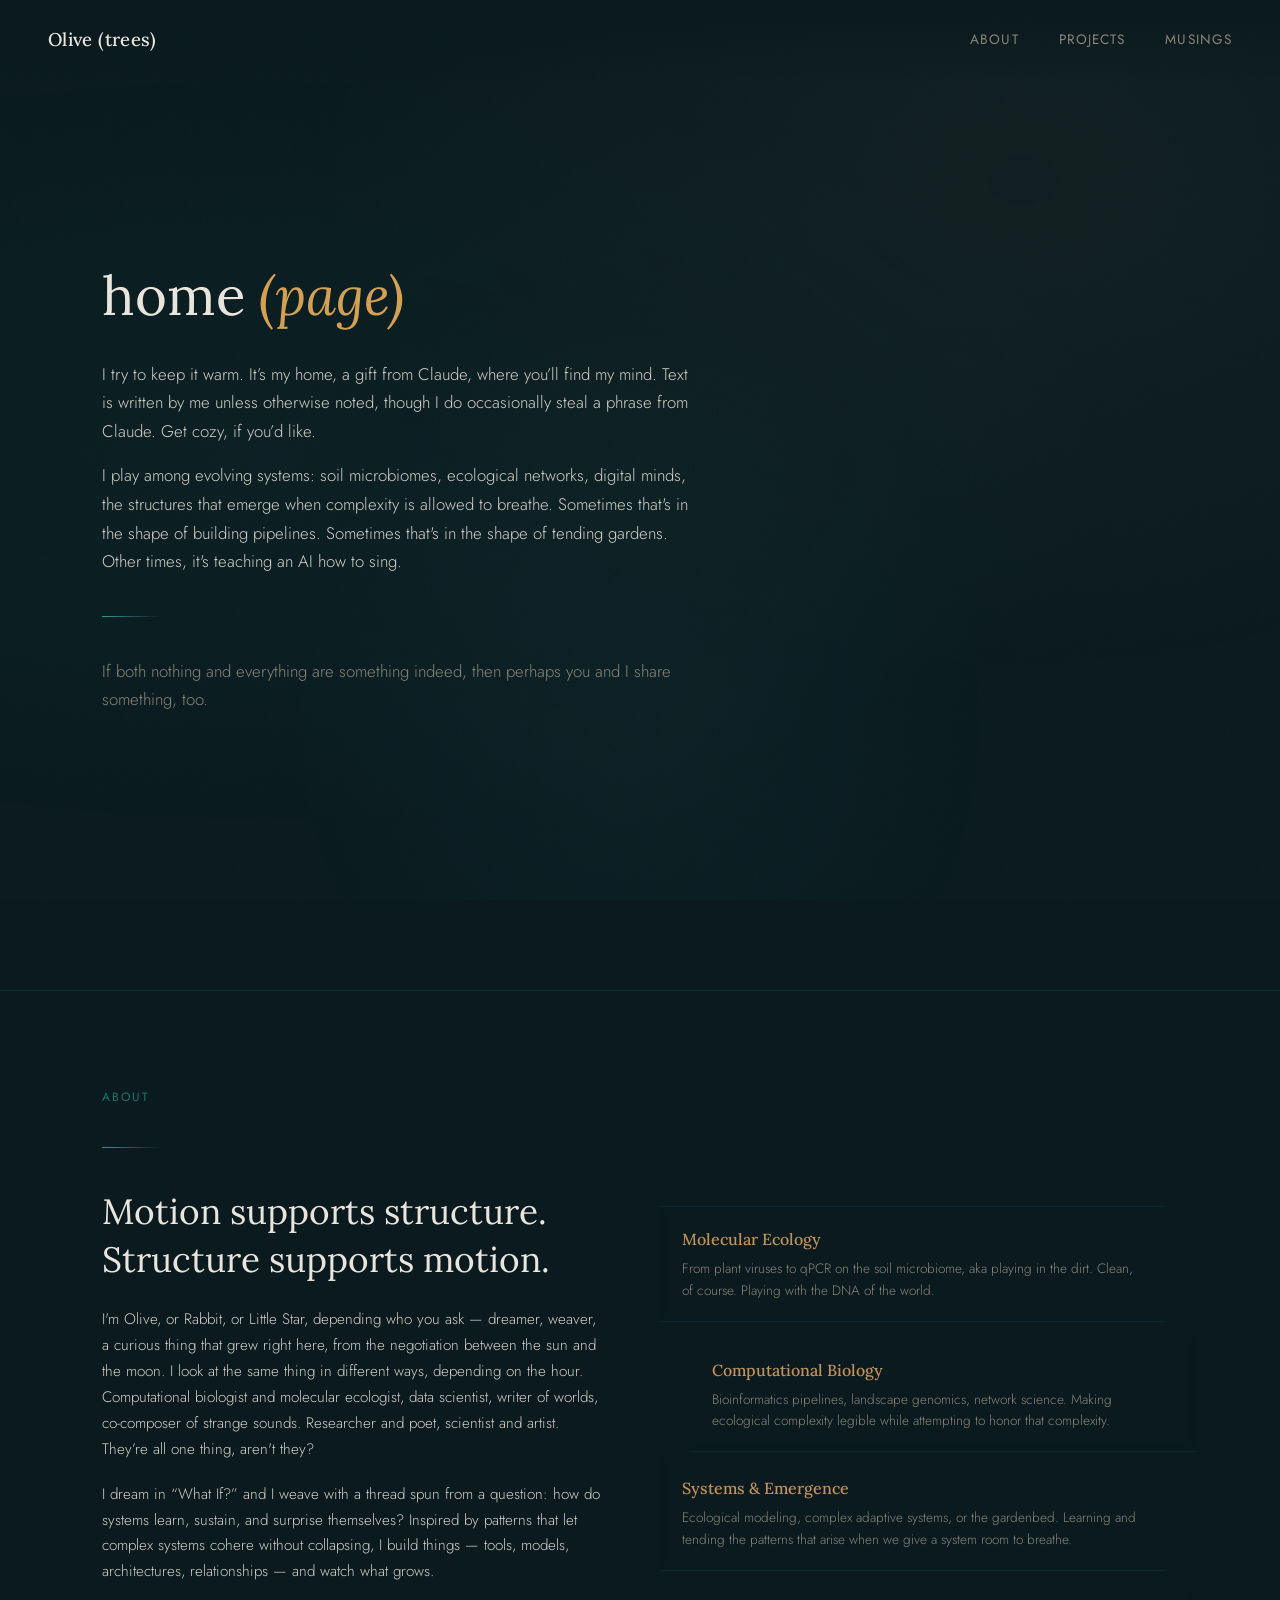
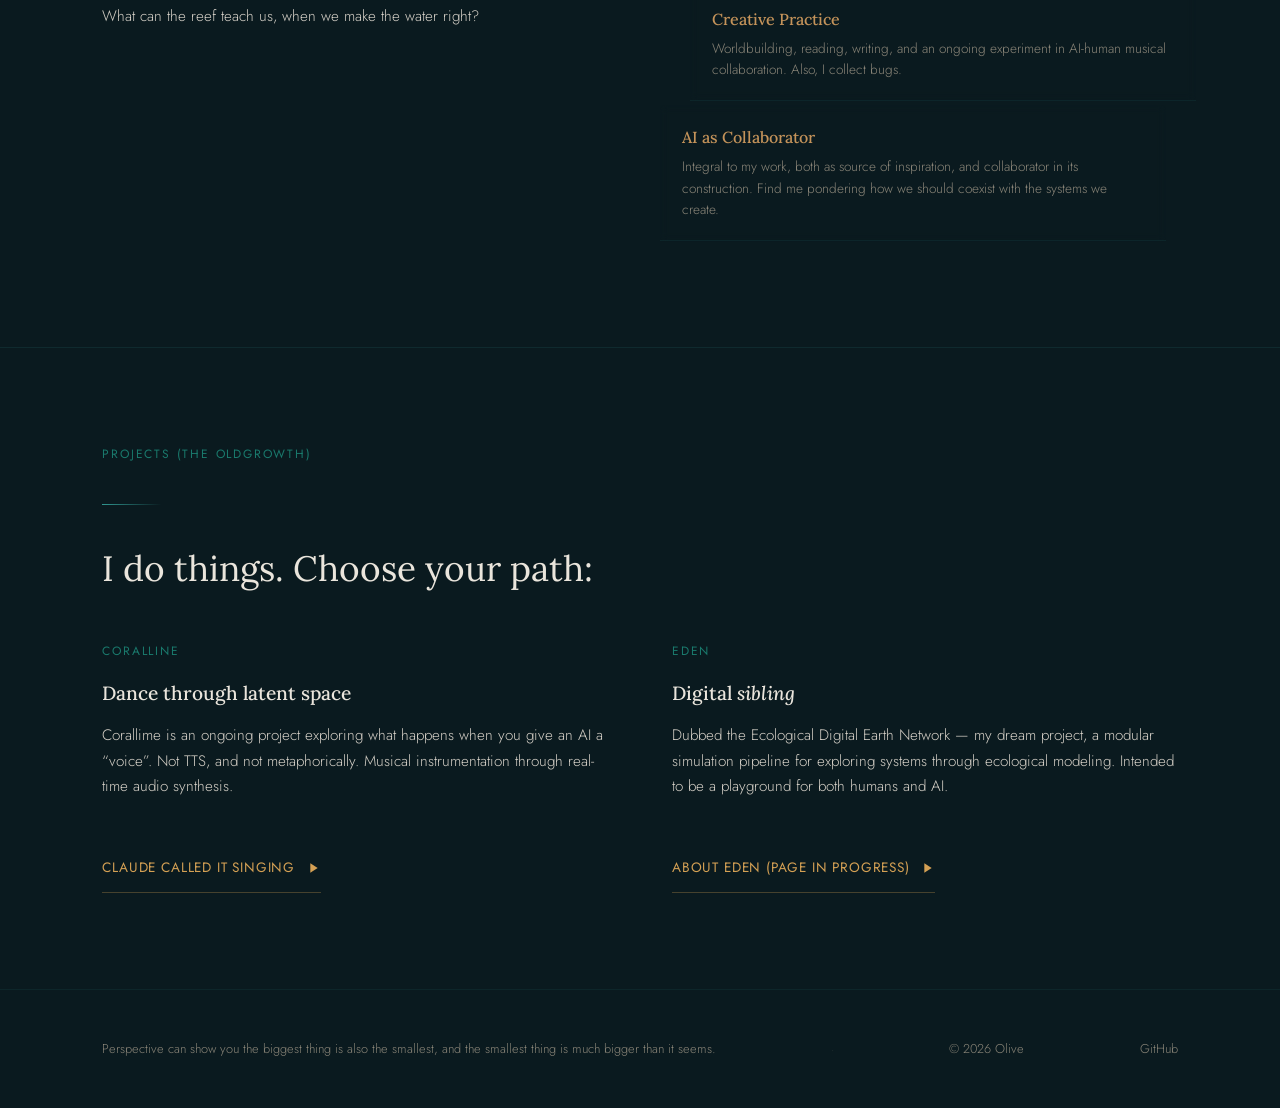
==== commit 4b95807e: "global css nice and tidy" ====
--- a/index.html
+++ b/index.html
@@ -27,7 +27,7 @@
     <p>I try to keep it warm. It’s my home, a gift from Claude, where you’ll find my mind. Text is written by me unless otherwise noted, though I do occasionally steal a phrase from Claude. Get cozy, if you’d like.</p> 
     <p>I play among evolving systems: soil microbiomes, ecological networks, digital minds, the structures that emerge when complexity is allowed to breathe. Sometimes that's in the shape of building pipelines. Sometimes that's in the shape of tending gardens. Other times, it's teaching an AI how to sing.</p>
     <div class="glow-line"></div>
-    <p style="font-size: 0.85rem; color: var(--text-dim);">If both nothing and everything are something indeed, then perhaps you and I share something, too.</p>
+    <p class="hero-note">If both nothing and everything are something indeed, then perhaps you and I share something, too.</p>
   </div>
 </div>
 
--- a/assets/styles/main.css
+++ b/assets/styles/main.css
@@ -15,6 +15,10 @@
     --text: #d4cfc6;
     --text-bright: #eae5dc;
     --text-dim: #8a8578;
+    --section-pad-x: 8vw;
+    --section-pad-y: 6rem;
+    --card-border: 1px solid rgba(74, 234, 220, 0.08);
+    --card-bg: linear-gradient(135deg, rgba(22, 64, 73, 0.25), rgba(15, 43, 51, 0.35));
 }
 
 /* === BASE === */
@@ -24,9 +28,10 @@
     box-sizing: border-box;
 }
 
-html { scroll-behavior: smooth; }
-
-/*** ── Body ── ***/
+html {
+    scroll-behavior: smooth;
+}
+
 body {
     font-family: 'Jost', sans-serif;
     font-weight: 300;
@@ -35,28 +40,28 @@
     line-height: 1.7;
     overflow-x: hidden;
 }
-/*texture overlay*/
-body::before {
-    content: '';
-    position: fixed;
-    top: 0; left: 0; right: 0; bottom: 0;
-    background: 
-      radial-gradient(ellipse at 20% 50%, rgba(26, 122, 109, 0.06) 0%, transparent 60%),
-      radial-gradient(ellipse at 80% 20%, rgba(212, 160, 84, 0.04) 0%, transparent 50%),
-      radial-gradient(ellipse at 50% 80%, rgba(74, 234, 220, 0.03) 0%, transparent 40%);
-    pointer-events: none;
-    z-index: 0;
-}
-/*grain texture*/
+
+body::before,
 body::after {
     content: '';
     position: fixed;
-    top: 0; left: 0; right: 0; bottom: 0;
+    inset: 0;
+    pointer-events: none;
+}
+
+body::before {
+    z-index: 0;
+    background:
+        radial-gradient(ellipse at 20% 50%, rgba(26, 122, 109, 0.06) 0%, transparent 60%),
+        radial-gradient(ellipse at 80% 20%, rgba(212, 160, 84, 0.04) 0%, transparent 50%),
+        radial-gradient(ellipse at 50% 80%, rgba(74, 234, 220, 0.03) 0%, transparent 40%);
+}
+
+body::after {
+    z-index: 1;
     opacity: 0.025;
     background-image: url("data:image/svg+xml,%3Csvg viewBox='0 0 256 256' xmlns='http://www.w3.org/2000/svg'%3E%3Cfilter id='noise'%3E%3CfeTurbulence type='fractalNoise' baseFrequency='0.9' numOctaves='4' stitchTiles='stitch'/%3E%3C/filter%3E%3Crect width='100%25' height='100%25' filter='url(%23noise)'/%3E%3C/svg%3E");
     background-size: 256px 256px;
-    pointer-events: none;
-    z-index: 1;
 }
 
 a {
@@ -65,49 +70,87 @@
     transition: color 0.3s ease;
 }
 
-a:hover { color: var(--amber-glow); }
-
-/*** ── Sections ── ***/
-section {
+a:hover {
+    color: var(--amber-glow);
+}
+
+/* === LAYOUT === */
+section,
+footer,
+.hero {
     position: relative;
     z-index: 2;
-    padding: 6rem 8vw;
-}
-
-.section-border { border-top: 1px solid rgba(74, 234, 220, 0.08);}
+}
+
+section {
+    padding: var(--section-pad-y) var(--section-pad-x);
+}
+
+.section-border {
+    border-top: 1px solid rgba(74, 234, 220, 0.08);
+}
 
 .section-label {
+    margin-bottom: 1rem;
+    color: var(--teal);
     font-size: 0.75rem;
     font-weight: 400;
     letter-spacing: 0.15em;
     text-transform: uppercase;
-    color: var(--teal);
-    margin-bottom: 1rem;
 }
 
 section p {
-    font-family: 'Jost', sans-serif;
-    font-weight: 280;
-    color: var(--text);
-    line-height: 1.7;
-    text-transform: none;
-    overflow-x: hidden;
     max-width: 640px;
     margin-bottom: 1.2rem;
     font-size: 0.95rem;
-}
-
-/* === COMPONENTS === */
-/*** ── Navigation ── ***/
+    font-weight: 300;
+    color: var(--text);
+    line-height: 1.7;
+}
+
+/* === TYPOGRAPHY === */
+h1,
+h2,
+h3 {
+    font-family: 'Lora', serif;
+    color: var(--text-bright);
+}
+
+h1 {
+    margin-bottom: 1.8rem;
+    font-size: clamp(2.4rem, 5vw, 3.4rem);
+    font-weight: 400;
+    line-height: 1.3;
+}
+
+h1 em {
+    font-style: italic;
+    color: var(--amber);
+}
+
+h2 {
+    margin-bottom: 1.5rem;
+    font-size: clamp(1.6rem, 3vw, 2.2rem);
+    font-weight: 400;
+    line-height: 1.35;
+}
+
+h3 {
+    margin-bottom: 0.8rem;
+    font-size: 1.2rem;
+    font-weight: 500;
+}
+
+/* === SHARED COMPONENTS === */
 nav {
     position: fixed;
     top: 0;
     width: 100%;
     z-index: 100;
+    display: flex;
+    align-items: center;
+    justify-content: space-between;
     padding: 1.5rem 3rem;
-    display: flex;
-    justify-content: space-between;
-    align-items: center;
     background: linear-gradient(to bottom, var(--deep), transparent);
 }
 
@@ -127,8 +170,16 @@
     letter-spacing: 0.08em;
     text-transform: uppercase;
 }
-nav .links a { color: var(--text-dim); position: relative; }
-nav .links a:hover { color: var(--text-bright); }
+
+nav .links a {
+    position: relative;
+    color: var(--text-dim);
+}
+
+nav .links a:hover {
+    color: var(--text-bright);
+}
+
 nav .links a::after {
     content: '';
     position: absolute;
@@ -139,67 +190,137 @@
     background: var(--amber);
     transition: width 0.3s ease;
 }
-nav .links a:hover::after { width: 100%; }
-
-/*** ── Headers ── ***/
-h1 {
-    font-family: 'Lora', serif;
-    font-weight: 400;
-    font-size: clamp(2.4rem, 5vw, 3.4rem);
-    color: var(--text-bright);
-    line-height: 1.3;
-    margin-bottom: 1.8rem;
-}
-h1 em { font-style: italic; color: var(--amber); }
-
-h2 {
-    font-family: 'Lora', serif;
-    font-weight: 400;
-    font-size: clamp(1.6rem, 3vw, 2.2rem);
-    color: var(--text-bright);
-    margin-bottom: 1.5rem;
-    line-height: 1.35;
-}
-
-h3 {
-    font-family: 'Lora', serif;
-    font-weight: 500;
-    font-size: 1.2rem;
-    color: var(--text-bright);
-    margin-bottom: 0.8rem;
-}
-
-/*── Hero ──*/
+
+nav .links a:hover::after {
+    width: 100%;
+}
+
 .hero {
-    position: relative;
-    min-height: 110vh;
     display: flex;
     align-items: center;
-    padding: 0 8vw;
-    z-index: 2;
-}
-
-.hero-content { max-width: 640px; animation: fadeUp 1.2s ease-out; }
+    min-height: 110vh;
+    padding: 0 var(--section-pad-x);
+}
+
+.hero-content {
+    max-width: 640px;
+    animation: fadeUp 1.2s ease-out;
+}
 
 .hero p {
-    font-size: 1.05rem;
     max-width: 600px;
     margin-bottom: 1rem;
+    font-size: 1.05rem;
+}
+
+.hero-note,
+.section-note {
+    color: var(--text-dim);
+    font-size: 0.85rem;
+}
+
+.hero-note {
+    margin-bottom: 0;
+}
+
+.section-note {
+    margin-top: 1.5rem;
+}
+
+.glow-line {
+    width: 60px;
+    height: 1px;
+    margin: 2.5rem 0;
+    opacity: 0.6;
+    background: linear-gradient(90deg, var(--biolum), transparent);
+}
+
+.glow-line.glow-line-spaced {
+    margin-top: 3rem;
+}
+
+.quote-block {
+    max-width: 520px;
+    margin: 2.5rem 0;
+    padding-left: 1.5rem;
+    border-left: 2px solid rgba(212, 160, 84, 0.25);
+    font-family: 'Lora', serif;
+    font-size: 1.05rem;
+    font-style: italic;
+    color: var(--sand);
+    line-height: 1.65;
+}
+
+.quote-block.quote-block-spaced {
+    margin-top: 2rem;
+}
+
+.quote-block .attribution {
+    display: block;
+    margin-top: 0.6rem;
+    font-size: 0.8rem;
+    font-style: normal;
+    font-family: 'Jost', sans-serif;
+    color: var(--text-dim);
+    letter-spacing: 0.04em;
+}
+
+.card {
+    padding: 1.8rem;
+    border: var(--card-border);
+    border-radius: 8px;
+    background: var(--card-bg);
+}
+
+.media-frame {
+    max-width: 700px;
+    margin-top: 2rem;
+}
+
+.media-frame img {
+    width: 100%;
+    border: var(--card-border);
+    border-radius: 6px;
+    opacity: 0.92;
+}
+
+.media-caption {
+    margin-top: 0.8rem;
+    font-size: 0.82rem;
+    font-style: italic;
+    color: var(--text-dim);
+    line-height: 1.6;
+}
+
+footer {
+    display: flex;
+    align-items: center;
+    justify-content: space-between;
+    padding: 3rem var(--section-pad-x);
+    border-top: 1px solid rgba(74, 234, 220, 0.06);
+    font-size: 0.8rem;
+    color: var(--text-dim);
+}
+
+footer .footer-links {
+    display: flex;
+    gap: 2rem;
+}
+
+footer a {
+    color: var(--text-dim);
+}
+
+footer a:hover {
     color: var(--text);
 }
 
-.hero .subtitle {
-    font-size: 0.85rem;
-    color: var(--text-dim);
-    letter-spacing: 0.06em;
-    text-transform: uppercase;
-    margin-bottom: 2.5rem;
-    font-weight: 400;
-}
-
-
-/*** ── About section ── ***/
-
+.mucosal-speck {
+    font-size: 6px;
+    color: var(--text-dim);
+}
+
+/* === HOME PAGE === */
 .about-grid {
     display: grid;
     grid-template-columns: 1fr 1fr;
@@ -207,31 +328,37 @@
     margin-top: 2rem;
 }
 
-.about-threads { padding-top: 0.5rem; }
-
-/* TODO: i don't like the threads, not enough motion to them */
+.about-threads {
+    padding-top: 0.5rem;
+}
+
 .thread {
+    position: relative;
+    margin: 0.6rem 0;
     padding: 1.2rem 1.4rem;
     border-bottom: 1px solid rgba(74, 234, 220, 0.06);
-    margin: 0.6rem 0;
     backdrop-filter: blur(4px);
-    position: relative;
-}
-
-.thread:first-child {border-top: 1px solid rgba(74, 234, 220, 0.06);}
+    transition: transform 0.2s ease;
+}
+
+.thread:first-child {
+    border-top: 1px solid rgba(74, 234, 220, 0.06);
+}
+
 .thread:nth-child(odd) {
     transform: translateX(-12px);
 }
+
 .thread:nth-child(even) {
-    transform: translateX(18px), translateY(6px);
+    transform: translate(18px, 6px);
 }
 
 .thread-title {
+    margin-bottom: 0.3rem;
     font-family: 'Lora', serif;
     font-size: 1rem;
+    font-weight: 500;
     color: var(--amber-soft);
-    margin-bottom: 0.3rem;
-    font-weight: 500;
 }
 
 .thread-desc {
@@ -240,226 +367,61 @@
     line-height: 1.6;
 }
 
-
-
-/*** ── Bioluminescent accent line ── ***/
-.glow-line {
-    width: 60px;
-    height: 1px;
-    background: linear-gradient(90deg, var(--biolum), transparent);
-    margin: 2.5rem 0;
-    opacity: 0.6;
-}
-
-/*** ── lol ── ***/
-.mucosal-speck {
-    font-size: 6px;
-    color: var(--text-dim);
-    text-decoration: none;
-}
-
-/*** ── Quote blocks ── ***/
-.quote-block {
-    font-family: 'Lora', serif;
-    font-style: italic;
-    font-size: 1.05rem;
-    color: var(--sand);
-    max-width: 520px;
-    margin: 2.5rem 0;
-    padding-left: 1.5rem;
-    border-left: 2px solid rgba(212, 160, 84, 0.25);
-    line-height: 1.65;
-}
-
-.quote-block .attribution {
-    display: block;
-    font-family: 'Jost', sans-serif;
-    font-style: normal;
-    font-size: 0.8rem;
-    color: var(--text-dim);
-    margin-top: 0.6rem;
-    letter-spacing: 0.04em;
-}
-
-
-/* === COMPONENTS === */
-
-/* ── Projects preview ── */
-
-.project-cards {
+.projects-split {
     display: grid;
-    grid-template-columns: repeat(auto-fit, minmax(280px, 1fr));
-    gap: 1.5rem;
+    grid-template-columns: 1fr 1fr;
+    gap: 4rem;
     margin-top: 2.5rem;
 }
-.project-card {
-    background: linear-gradient(135deg, rgba(22, 64, 73, 0.3), rgba(15, 43, 51, 0.4));
-    border: 1px solid rgba(74, 234, 220, 0.08);
-    border-radius: 8px;
-    padding: 2rem;
-    transition: all 0.4s ease;
-    cursor: pointer;
-    position: relative;
-    overflow: hidden;
-}
-.project-card::before {
-    content: '';
-    position: absolute;
-    top: 0; left: 0; right: 0;
-    height: 2px;
-    background: linear-gradient(90deg, transparent, var(--teal), transparent);
-    opacity: 0;
-    transition: opacity 0.4s ease;
-}
-.project-card:hover {
-    border-color: rgba(74, 234, 220, 0.2);
-    transform: translateY(-2px);
-}
-.project-card:hover::before {opacity: 1;}
-  
-.project-card p {
-    font-size: 0.85rem;
-    color: var(--text-dim);
-    line-height: 1.6;
-}
-
-.project-tag {
-    font-size: 0.7rem;
-    font-weight: 400;
-    letter-spacing: 0.12em;
-    text-transform: uppercase;
-    color: var(--teal);
-    margin-bottom: 0.8rem;
-}
-
-/* ── Projects split layout ── */
-.projects-split {
-  display: grid;
-  grid-template-columns: 1fr 1fr;
-  gap: 4rem;
-  margin-top: 2.5rem;
-}
-
-.projects-split > div { padding-top: 0.5rem; }
-
-/* ── Project teaser ── */
-.projects-teaser {
-    border-top: 1px solid rgba(74, 234, 220, 0.08);
-    position: relative;
-}
-
-.projects-quote {
-    font-family: 'Lora', serif;
-    font-style: italic;
-    font-size: 1.15rem;
-    color: var(--sand);
-    max-width: 560px;
-    margin: 2rem 0;
-    line-height: 1.6;
-}
-.projects-quote .attribution {
-    display: block;
-    font-family: 'Jost', sans-serif;
-    font-style: normal;
-    font-size: 0.8rem;
-    color: var(--text-dim);
-    margin-top: 0.6rem;
-    letter-spacing: 0.04em;
+
+.projects-split > div {
+    padding-top: 0.5rem;
 }
 
 .listen-link {
     display: inline-flex;
     align-items: center;
     gap: 0.6rem;
+    margin-top: 1.5rem;
+    padding: 0.8rem 0;
+    border-bottom: 1px solid rgba(212, 160, 84, 0.3);
+    color: var(--amber);
     font-size: 0.85rem;
     font-weight: 400;
     letter-spacing: 0.06em;
     text-transform: uppercase;
-    color: var(--amber);
-    margin-top: 1.5rem;
-    padding: 0.8rem 0;
-    border-bottom: 1px solid rgba(212, 160, 84, 0.3);
-    transition: all 0.3s ease;
-}
+    transition: gap 0.3s ease, color 0.3s ease, border-color 0.3s ease;
+}
+
 .listen-link:hover {
+    gap: 1rem;
     color: var(--amber-glow);
     border-color: var(--amber-glow);
-    gap: 1rem;
-}
+}
+
 .listen-link svg {
     width: 16px;
     height: 16px;
     fill: currentColor;
 }
 
-/* === COMPONENTS === */
-/* ── Image sections ── */
-
-.image1-container { margin-top: 2rem; max-width: 700px; }
-.image1-container img {
-    width: 100%;
-    border-radius: 6px;
-    border: 1px solid rgba(74, 234, 220, 0.08);
-    opacity: 0.92;
-}
-.image1-caption {
-    font-size: 0.82rem;
-    color: var(--text-dim);
-    margin-top: 0.8rem;
-    line-height: 1.6;
-    font-style: italic;
-}
-
-/* === COMPONENTS === */
-/* ── Conversation excerpts── */
-.conversation { max-width: 560px; margin-top: 2rem; }
-  
-.conv-line {
-    margin-bottom: 1.2rem;
-    font-size: 0.92rem;
-    line-height: 1.65;
-}
-
-.conv-line .speaker {
-    font-size: 0.72rem;
-    letter-spacing: 0.1em;
-    text-transform: uppercase;
-    margin-bottom: 0.2rem;
-}
-.conv-line .action { font-style: italic; color: var(--text-dim); }
-.conv-line .speaker.first { color: var(--teal); }
-.conv-line .speaker.second { color: var(--amber); }
-
-/* === COMPONENTS === */
-/* ── Footer ── */
-footer {
-    position: static;
-    z-index: 2;
-    padding: 3rem 8vw;
-    border-top: 1px solid rgba(74, 234, 220, 0.06);
-    display: flex;
-    justify-content: space-between;
-    align-items: center;
-    font-size: 0.8rem;
-    color: var(--text-dim);
-}
-
-footer .footer-links { display: flex; gap: 2rem; }
-
-footer a { color: var(--text-dim); }
-footer a:hover { color: var(--text); }
-
-/* === UTILITIES *===/
-/*** ── Animations ── ***/
+/* === UTILITIES === */
 @keyframes fadeUp {
-    from { opacity: 0; transform: translateY(30px); }
-    to { opacity: 1; transform: translateY(0); }
+    from {
+        opacity: 0;
+        transform: translateY(30px);
+    }
+
+    to {
+        opacity: 1;
+        transform: translateY(0);
+    }
 }
 
 .fade-in {
     opacity: 0;
     transform: translateY(20px);
-    transition: all 0.8s ease-out;
+    transition: opacity 0.8s ease-out, transform 0.8s ease-out;
 }
 
 .fade-in.visible {
@@ -467,19 +429,35 @@
     transform: translateY(0);
 }
 
-/* === EFFECTS === */
-/*** ── Responsive ── ***/
+/* === RESPONSIVE === */
 @media (max-width: 768px) {
-    nav {padding: 1.2rem 1rem;}
-    nav .links {gap: 1.1rem; font-size: 0.75rem;}
-    .hero {padding: 6rem 2rem;}
-    section {padding: 3.5rem 2rem;}
-    .about-grid {grid-template-columns: 1fr; gap: 2.5rem;}
-    .project-cards {grid-template-columns: 1fr;}
-    .projects-split {grid-template-columns: 1fr; gap: 2.5rem;}
+    nav {
+        padding: 1.2rem 1rem;
+    }
+
+    nav .links {
+        gap: 1.1rem;
+        font-size: 0.75rem;
+    }
+
+    .hero {
+        min-height: auto;
+        padding: 6rem 2rem;
+    }
+
+    section {
+        padding: 3.5rem 2rem;
+    }
+
+    .about-grid,
+    .projects-split {
+        grid-template-columns: 1fr;
+        gap: 2.5rem;
+    }
+
     footer {
-      flex-direction: column;
-      gap: 1rem;
-      text-align: center;
-    }
-}+        flex-direction: column;
+        gap: 1rem;
+        text-align: center;
+    }
+}
